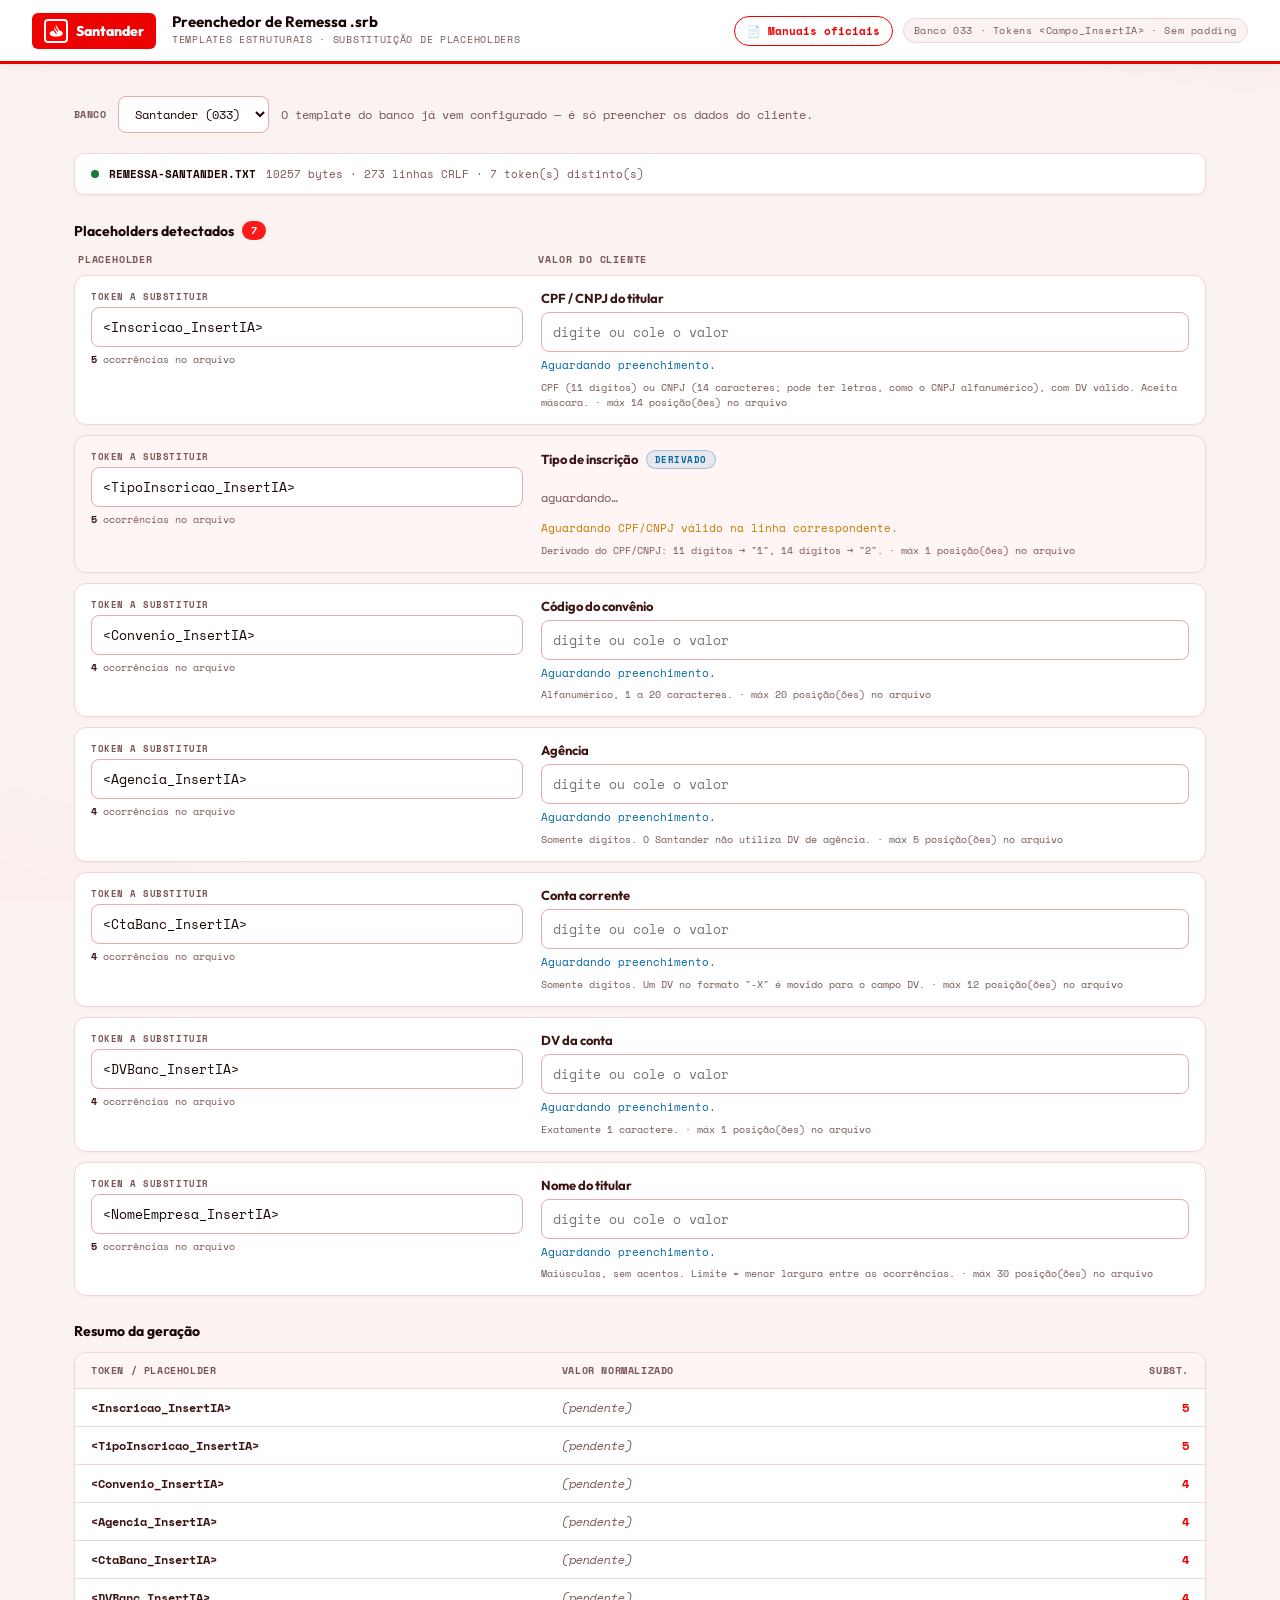
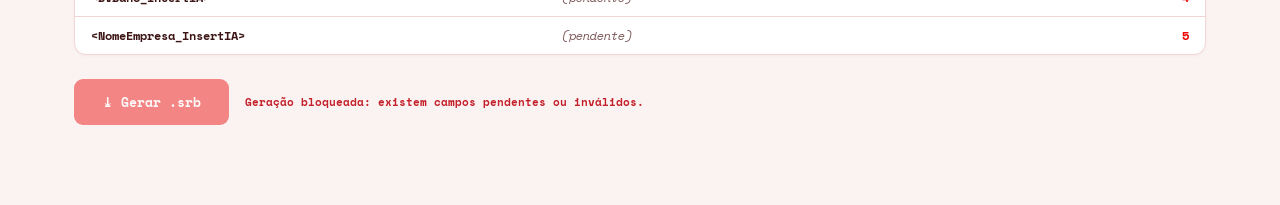
==== Preenchedor_SRB.html @ cd428dd9 "Santander: follow manual V11.7 (alphanumeric CNPJ, GARE-SP removed) Validator: - CPF/CNPJ fields und" ====
<!DOCTYPE html>
<html lang="pt-BR">
<head>
<meta charset="UTF-8">
<meta name="viewport" content="width=device-width, initial-scale=1.0">
<title>Preenchedor de Remessa .srb — Santander 033</title>
<link href="https://fonts.googleapis.com/css2?family=Space+Mono:ital,wght@0,400;0,700;1,400&family=Outfit:wght@300;400;500;600;700;800&display=swap" rel="stylesheet">
<style>
:root{
  --bk:#EC0000;--bkl:#FF1A1A;
  --bg:#FBF2F2;--cd:#FFFFFF;--cd2:#FFF5F5;
  --br:#F2D5D5;--br2:#E8AAAA;
  --tx:#1A0505;--txd:#7A5555;--txm:#3D1515;
  --ok:#1A7A3C;--okb:rgba(26,122,60,.09);--okm:rgba(26,122,60,.30);
  --wa:#C07B00;--wab:rgba(192,123,0,.10);--wam:rgba(192,123,0,.30);
  --er:#C4202A;--erb:rgba(196,32,42,.10);--erm:rgba(196,32,42,.35);
  --in:#0068A5;--inb:rgba(0,104,165,.09);
  --mono:'Space Mono',monospace;--sans:'Outfit',sans-serif;
}
*{margin:0;padding:0;box-sizing:border-box;}
body{background:var(--bg);color:var(--tx);font-family:var(--mono);min-height:100vh;overflow-x:hidden;}
body::before{content:'';position:fixed;inset:0;background:radial-gradient(ellipse 80% 40% at 110% -10%,rgba(236,0,0,.05),transparent 60%),radial-gradient(ellipse 60% 50% at -10% 110%,rgba(236,0,0,.03),transparent 60%);pointer-events:none;z-index:0;}

header{position:relative;z-index:10;display:flex;align-items:center;justify-content:space-between;padding:0 32px;height:64px;background:#fff;border-bottom:3px solid var(--bk);box-shadow:0 2px 8px rgba(0,0,0,.06);}
.logo{display:flex;align-items:center;gap:16px;}
.lb{background:var(--bk);color:#fff;font-family:var(--sans);font-weight:800;font-size:14px;padding:6px 12px;border-radius:6px;display:flex;align-items:center;gap:8px;}
.bank-logo{width:24px;height:24px;object-fit:contain;background:#fff;padding:2px;border-radius:4px;}
.lt h1{font-family:var(--sans);font-weight:700;font-size:15px;line-height:1.1;}
.lt p{font-size:10px;color:var(--txd);letter-spacing:.07em;text-transform:uppercase;margin-top:2px;}
.htag{font-size:10px;color:var(--txd);border:1px solid var(--br);padding:4px 10px;border-radius:100px;letter-spacing:.06em;background:var(--bg);}

.wrap{position:relative;z-index:1;max-width:1180px;margin:0 auto;padding:32px 24px 80px;}

.bankrow{display:flex;align-items:center;gap:12px;margin-bottom:20px;font-size:12px;color:var(--txm);}
.bankrow select{font-family:var(--mono);font-size:12px;padding:8px 12px;border:1px solid var(--br2);border-radius:8px;background:#fff;color:var(--tx);cursor:pointer;}
.bankrow label{font-weight:700;letter-spacing:.04em;text-transform:uppercase;font-size:10px;color:var(--txd);}

.fb{display:flex;align-items:center;gap:10px;background:var(--cd);border:1px solid var(--br);border-radius:10px;padding:12px 16px;margin-bottom:22px;font-size:11px;box-shadow:0 1px 3px rgba(0,0,0,.04);}
.fb .dot{width:8px;height:8px;border-radius:50%;background:var(--ok);flex-shrink:0;}
.fb .fn{font-weight:700;}
.fb .fm{color:var(--txd);}

.sec-title{font-family:var(--sans);font-weight:700;font-size:14px;margin:26px 0 12px;display:flex;align-items:center;gap:8px;}
.sec-title .pill{font-family:var(--mono);font-size:10px;font-weight:700;background:var(--bkl);color:#fff;border-radius:100px;padding:2px 9px;}

.thead,.trow{display:grid;grid-template-columns:1fr 1.5fr;gap:18px;align-items:start;}
.thead{padding:0 4px 8px;font-size:10px;letter-spacing:.08em;text-transform:uppercase;color:var(--txd);font-weight:700;}
.trow{background:var(--cd);border:1px solid var(--br);border-radius:12px;padding:14px 16px;margin-bottom:10px;box-shadow:0 1px 3px rgba(0,0,0,.03);position:relative;}
.trow.row-er{border-color:var(--erm);background:linear-gradient(0deg,var(--erb),var(--erb)),var(--cd);}
.trow.row-derived{background:var(--cd2);}

.vhead{display:flex;align-items:center;gap:8px;flex-wrap:wrap;margin-bottom:6px;}
.vhead .lbl{font-family:var(--sans);font-weight:700;font-size:13px;color:var(--txm);}
.obs{font-size:10px;color:var(--txd);line-height:1.5;margin-top:6px;}
.tag-novalid{display:inline-block;font-size:9px;font-weight:700;letter-spacing:.05em;text-transform:uppercase;color:var(--wa);background:var(--wab);border:1px solid var(--wam);border-radius:100px;padding:2px 8px;}
.tag-derived{display:inline-block;font-size:9px;font-weight:700;letter-spacing:.05em;text-transform:uppercase;color:var(--in);background:var(--inb);border:1px solid rgba(0,104,165,.3);border-radius:100px;padding:2px 8px;}

.fld label{display:block;font-size:9px;letter-spacing:.06em;text-transform:uppercase;color:var(--txd);margin-bottom:4px;font-weight:700;}
.fld input{width:100%;font-family:var(--mono);font-size:13px;padding:9px 11px;border:1px solid var(--br2);border-radius:8px;background:#fff;color:var(--tx);transition:border-color .15s,box-shadow .15s;}
.fld input:focus{outline:none;border-color:var(--bk);box-shadow:0 0 0 3px rgba(236,0,0,.08);}
.fld input.err{border-color:var(--er);box-shadow:0 0 0 3px var(--erb);}
.fld input.okv{border-color:var(--okm);}
.fld input:disabled{background:var(--bg);color:var(--txd);cursor:not-allowed;}

.count{font-size:10px;color:var(--txd);margin-top:5px;}
.count b{color:var(--txm);}
.preview{font-size:11px;margin-top:6px;color:var(--in);word-break:break-all;line-height:1.5;}
.preview .arrow{color:var(--txd);}
.preview code{font-family:var(--mono);background:var(--inb);padding:1px 6px;border-radius:4px;color:var(--txm);font-weight:700;}
.msg{font-size:10.5px;margin-top:6px;line-height:1.5;}
.msg.er{color:var(--er);font-weight:700;}
.msg.wa{color:var(--wa);}
.msg.ok{color:var(--ok);}
.msg.in{color:var(--in);}
.derived-val{font-family:var(--mono);font-size:18px;font-weight:700;color:var(--in);padding:7px 0;}
.derived-val .empty{font-size:12px;color:var(--txd);font-weight:400;}

.summary{margin-top:8px;background:var(--cd);border:1px solid var(--br);border-radius:12px;overflow:hidden;box-shadow:0 1px 3px rgba(0,0,0,.04);}
.summary .srow{display:grid;grid-template-columns:1.2fr 1.4fr 80px;gap:12px;padding:10px 16px;font-size:11.5px;border-top:1px solid var(--br);align-items:center;}
.summary .srow.head{background:var(--cd2);font-size:10px;letter-spacing:.06em;text-transform:uppercase;color:var(--txd);font-weight:700;border-top:none;}
.summary .srow .tk{font-weight:700;color:var(--txm);word-break:break-all;}
.summary .srow .vv{color:var(--in);word-break:break-all;}
.summary .srow .vv.empty{color:var(--txd);font-style:italic;}
.summary .srow .nn{text-align:right;color:var(--txd);}
.summary .srow .nn b{color:var(--bk);}

.actions{display:flex;align-items:center;gap:16px;margin-top:24px;flex-wrap:wrap;}
.btn-gen{display:inline-flex;align-items:center;gap:9px;padding:13px 28px;background:var(--bk);color:#fff;border:none;border-radius:9px;font-family:var(--mono);font-weight:700;font-size:13px;cursor:pointer;transition:background .15s,opacity .15s;}
.btn-gen:hover:not(:disabled){background:var(--bkl);}
.btn-gen:disabled{opacity:.45;cursor:not-allowed;}
.gen-note{font-size:11px;color:var(--txd);}
.gen-note.blocked{color:var(--er);font-weight:700;}

.hidden{display:none !important;}
.banner{display:flex;gap:10px;align-items:flex-start;background:var(--erb);border:1px solid var(--erm);border-radius:10px;padding:12px 16px;margin-bottom:18px;font-size:11.5px;color:var(--txm);line-height:1.5;}
.banner.ok{background:var(--okb);border-color:var(--okm);}
.banner .ic{font-weight:800;color:var(--er);}
.banner.ok .ic{color:var(--ok);}

@media(max-width:820px){
  .thead{display:none;}
  .trow{grid-template-columns:1fr;gap:12px;}
  .summary .srow{grid-template-columns:1fr;gap:4px;}
  .summary .srow .nn{text-align:left;}
}
</style>
</head>
<body>

<header>
  <div class="logo">
    <div class="lb">
      <img src="logos/Banco%20Santander%20Brasil%20S.A/santander-fundo-vermelho.svg" class="bank-logo" alt="Santander">
      Santander
    </div>
    <div class="lt">
      <h1>Preenchedor de Remessa .srb</h1>
      <p>Templates estruturais · Substituição de placeholders</p>
    </div>
  </div>
  <span class="htag">Banco 033 · Tokens &lt;Campo_InsertIA&gt; · Sem padding</span>
</header>

<div class="wrap">

  <div class="bankrow">
    <label for="bankSel">Banco</label>
    <select id="bankSel"></select>
    <span class="fm" style="color:var(--txd)">O template do banco já vem configurado — é só preencher os dados do cliente.</span>
  </div>

  <!-- TEMPLATE CARREGADO -->
  <div class="fb hidden" id="fb">
    <span class="dot"></span>
    <span class="fn" id="fbName">—</span>
    <span class="fm" id="fbMeta"></span>
  </div>

  <!-- BANNERS -->
  <div id="bannerArea"></div>

  <!-- TOKENS -->
  <div id="panel" class="hidden">
    <div class="sec-title">Placeholders detectados <span class="pill" id="tkCount">0</span></div>
    <div class="thead">
      <div>Placeholder</div>
      <div>Valor do cliente</div>
    </div>
    <div id="rows"></div>

    <div class="sec-title">Resumo da geração</div>
    <div class="summary" id="summary"></div>

    <div class="actions">
      <button class="btn-gen" id="btnGen" disabled>⤓ Gerar .srb</button>
      <span class="gen-note" id="genNote"></span>
    </div>
  </div>

</div>

<!-- Templates embutidos (gerados de Placeholders/ por tools/gerar-templates.ps1)
     e regras por banco. Para outro banco: adicione o .TXT em Placeholders/,
     rode o gerador e crie configs/<banco>.js com o <script> correspondente. -->
<script src="templates/templates.js"></script>
<script src="configs/santander.js"></script>

<script>
"use strict";

/* ===================== Estado ===================== */
var CONFIGS = window.SRB_CONFIGS || {};
var TEMPLATES = window.SRB_TEMPLATES || [];
var state = {
  cfg: null,            // config do banco do template selecionado
  originalBinary: '',   // template como latin1 (1 byte = 1 char), preserva bytes
  originalName: '',
  detected: {},         // token -> {count, minWidth, firstIndex}
  rows: []              // objetos de linha (estado + refs DOM)
};

var TOKEN_RE = /<\w+_InsertIA>/g;

/* ===================== Normalizadores (genéricos) ===================== */
function stripDiacritics(s){
  // NFD separa o caractere base do diacrítico (inclui a cedilha de ç);
  // removemos os sinais combinantes, então Ç/ç → C/c.
  return s.normalize('NFD').replace(/[\u0300-\u036f]/g,'');
}
var NORMALIZERS = {
  trim: function(s){ return s.trim(); },
  digits: function(s){ return s.replace(/\D+/g,''); },
  // CNPJ pode ter letras (CNPJ alfanumérico); tira só a máscara e põe em maiúsculas.
  cpfcnpj: function(s){ return s.toUpperCase().replace(/[^0-9A-Z]+/g,''); },
  companyName: function(s){
    var t = s.trim();
    t = stripDiacritics(t);
    t = t.toUpperCase();
    t = t.replace(/[^A-Z0-9 .,\/-]/g,'');  // remove fora do conjunto permitido
    t = t.replace(/\s+/g,' ').trim();      // colapsa espaços
    return t;
  }
  // 'account' é tratado à parte (precisa devolver DV detectado)
};

// Conta: remove não-dígitos; se a entrada (trim) terminar em "-X"
// (hífen + exatamente 1 caractere), X é tratado como DV.
function normAccount(s){
  var t = String(s).trim();
  var dv = '';
  if(t.length >= 2 && t.charAt(t.length-2) === '-'){
    dv = t.charAt(t.length-1);
    t = t.slice(0, t.length-2);
  }
  t = t.replace(/\D+/g,'');
  return { value: t, dv: dv };
}

/* ===================== Derivações ===================== */
function deriveTipoInscricao(inscNorm){
  if(inscNorm.length === 11) return '1';
  if(inscNorm.length === 14) return '2';
  return '';
}

/* ===================== Validações CPF/CNPJ ===================== */
function validCPF(cpf){
  if(!/^\d{11}$/.test(cpf)) return false;
  if(/^(\d)\1{10}$/.test(cpf)) return false;
  var s=0,i,d1,d2;
  for(i=0;i<9;i++) s += parseInt(cpf.charAt(i),10)*(10-i);
  d1 = 11 - (s%11); if(d1>=10) d1=0;
  if(d1 !== parseInt(cpf.charAt(9),10)) return false;
  s=0;
  for(i=0;i<10;i++) s += parseInt(cpf.charAt(i),10)*(11-i);
  d2 = 11 - (s%11); if(d2>=10) d2=0;
  return d2 === parseInt(cpf.charAt(10),10);
}
// CNPJ numérico ou alfanumérico: 12 caracteres [0-9A-Z] + 2 dígitos
// verificadores. No DV cada caractere vale o código ASCII − 48 (regra da
// Receita Federal); para CNPJ só numérico o resultado é o mesmo de antes.
function validCNPJ(cnpj){
  if(!/^[0-9A-Z]{12}\d{2}$/.test(cnpj)) return false;
  if(/^(.)\1{13}$/.test(cnpj)) return false;
  function calc(len){
    var s=0,pos=len-7,i;
    for(i=0;i<len;i++){ s += (cnpj.charCodeAt(i)-48)*pos--; if(pos<2) pos=9; }
    var r = s%11; return r<2 ? 0 : 11-r;
  }
  if(calc(12) !== parseInt(cnpj.charAt(12),10)) return false;
  return calc(13) === parseInt(cnpj.charAt(13),10);
}

/* ===================== Utilidades ===================== */
function countOcc(text, sub){
  if(!sub) return 0;
  return text.split(sub).length - 1;
}
// codifica o valor (UTF-8) numa "binary string" (1 byte = 1 char)
function valueToBinary(str){
  var bytes = new TextEncoder().encode(str), s='', i;
  for(i=0;i<bytes.length;i++) s += String.fromCharCode(bytes[i]);
  return s;
}
function binaryToBytes(bin){
  var out = new Uint8Array(bin.length), i;
  for(i=0;i<bin.length;i++) out[i] = bin.charCodeAt(i) & 0xff;
  return out;
}
function esc(s){ return String(s).replace(/[&<>]/g,function(c){return {'&':'&amp;','<':'&lt;','>':'&gt;'}[c];}); }

/* ===================== Parsing do arquivo ===================== */
function detectTokens(text){
  var counts = {}, m;
  TOKEN_RE.lastIndex = 0;
  while((m = TOKEN_RE.exec(text)) !== null){
    var name = m[0].slice(1, -1); // remove < >
    if(!counts[name]) counts[name] = { count:0, minWidth:Infinity, firstIndex:m.index };
    counts[name].count++;
  }
  // largura = POS_FIM - POS_INI + 1; usamos a MENOR entre as ocorrências
  var lines = text.split('\n'), li;
  for(li=0; li<lines.length; li++){
    var line = lines[li];
    if(line.indexOf('_InsertIA>') === -1) continue;
    var parts = line.split('|');
    if(parts.length < 13) continue;
    var ini = parseInt(parts[3],10), fim = parseInt(parts[4],10);
    if(isNaN(ini) || isNaN(fim)) continue;
    var w = fim - ini + 1;
    var lm = line.match(/<\w+_InsertIA>/);
    if(!lm) continue;
    var tk = lm[0].slice(1,-1);
    if(counts[tk] && w < counts[tk].minWidth) counts[tk].minWidth = w;
  }
  // fallback caso algum token não venha de linha estrutural
  Object.keys(counts).forEach(function(k){
    if(!isFinite(counts[k].minWidth)) counts[k].minWidth = 9999;
  });
  return counts;
}

/* ===================== Construção das linhas (UI) ===================== */
function fieldCfgFor(token){
  if(!state.cfg) return null;
  for(var i=0;i<state.cfg.fields.length;i++){
    if(state.cfg.fields[i].token === token) return state.cfg.fields[i];
  }
  return null;
}

function orderedTokens(){
  var seen = {}, list = [];
  // 1) ordem definida pela config
  if(state.cfg){
    state.cfg.fields.forEach(function(f){
      if(state.detected[f.token]){ list.push(f.token); seen[f.token]=true; }
    });
  }
  // 2) tokens detectados sem config, na ordem de aparição
  Object.keys(state.detected)
    .filter(function(t){ return !seen[t]; })
    .sort(function(a,b){ return state.detected[a].firstIndex - state.detected[b].firstIndex; })
    .forEach(function(t){ list.push(t); });
  return list;
}

function buildRows(){
  var rowsEl = document.getElementById('rows');
  rowsEl.innerHTML = '';
  state.rows = [];

  var tokens = orderedTokens();
  document.getElementById('tkCount').textContent = String(tokens.length);

  tokens.forEach(function(token){
    var info = state.detected[token];
    var cfg = fieldCfgFor(token);
    var isDerived = !!(cfg && cfg.derived);
    var hasInput  = !(cfg && cfg.input === false);

    var row = {
      token: token,
      minWidth: info.minWidth,
      count: info.count,
      cfg: cfg,
      isDerived: isDerived,
      hasInput: hasInput,
      raw: '',
      norm: '',
      detectedDv: '',     // DV extraído da conta no padrão "-X"
      dvMoved: false,     // DV foi movido automaticamente para o campo DV
      dvNote: '',         // aviso informativo (recalculado em recompute)
      conflictMsg: '',    // conflito conta×DV (recalculado em recompute)
      phErr: '',          // erro do placeholder (recalculado em recompute)
      touched: false,
      valid: false,
      el: {}
    };

    // --- DOM da linha ---
    var rootEl = document.createElement('div');
    rootEl.className = 'trow' + (isDerived ? ' row-derived' : '');

    var label = cfg ? cfg.label : token;
    var obs   = cfg ? (cfg.obs || '') : '';
    var maxBadge = 'máx ' + info.minWidth + ' posição(ões) no arquivo';
    var tag = !cfg ? '<span class="tag-novalid">sem validação</span>'
            : (isDerived ? '<span class="tag-derived">derivado</span>' : '');

    // coluna 1 — PLACEHOLDER
    var phHtml =
      '<div class="fld">' +
        '<label>Token a substituir</label>' +
        '<input type="text" class="ph-input" spellcheck="false" value="' + esc('<'+token+'>') + '">' +
        '<div class="count ph-count"></div>' +
        '<div class="msg er ph-msg"></div>' +
      '</div>';

    // coluna 2 — VALOR DO CLIENTE
    var vhead = '<div class="vhead"><span class="lbl">' + esc(label) + '</span>' + tag + '</div>';
    var hint  = '<div class="obs">' + (obs ? esc(obs) + ' · ' : '') + maxBadge + '</div>';
    var valHtml;
    if(!hasInput){
      valHtml =
        '<div class="fld">' + vhead +
          '<div class="derived-val"><span class="empty">aguardando…</span></div>' +
          '<div class="msg val-msg"></div>' + hint +
        '</div>';
    } else {
      valHtml =
        '<div class="fld">' + vhead +
          '<input type="text" class="val-input" spellcheck="false" placeholder="digite ou cole o valor">' +
          '<div class="preview prev"></div>' +
          '<div class="msg val-msg"></div>' + hint +
        '</div>';
    }

    rootEl.innerHTML = phHtml + valHtml;
    rowsEl.appendChild(rootEl);

    row.el.root    = rootEl;
    row.el.phInput = rootEl.querySelector('.ph-input');
    row.el.phCount = rootEl.querySelector('.ph-count');
    row.el.phMsg   = rootEl.querySelector('.ph-msg');
    row.el.valInput= rootEl.querySelector('.val-input');
    row.el.prev    = rootEl.querySelector('.prev');
    row.el.valMsg  = rootEl.querySelector('.val-msg');
    row.el.derived = rootEl.querySelector('.derived-val');

    // eventos
    row.el.phInput.addEventListener('input', function(){
      recountPlaceholder(row);
      recompute();
    });
    if(row.el.valInput){
      row.el.valInput.addEventListener('blur', function(){
        row.touched = true;
        normalizeRow(row);
        recompute();
      });
    }

    state.rows = state.rows.concat([row]);
    recountPlaceholder(row);
  });

  recompute();
}

/* ===================== Recálculo / validação ===================== */
function recountPlaceholder(row){
  var ph = row.el.phInput.value;
  row.count = countOcc(state.originalBinary, ph);
  row.el.phCount.innerHTML = '<b>' + row.count + '</b> ocorrência' + (row.count===1?'':'s') + ' no arquivo';
}

// Erro do placeholder editado. Exigir o formato <Nome_InsertIA> e proibir
// duplicatas garante que só tokens sejam alterados na saída e que cada
// token detectado seja substituído exatamente uma vez.
function placeholderError(row){
  var ph = row.el.phInput.value;
  if(!/^<\w+_InsertIA>$/.test(ph)) return 'Formato inválido: use <Nome_InsertIA>.';
  if(row.count === 0) return 'Placeholder não encontrado no arquivo (0 ocorrências).';
  for(var i=0;i<state.rows.length;i++){
    var o = state.rows[i];
    if(o !== row && o.el.phInput.value === ph){
      return 'Placeholder duplicado: também usado em "' + (o.cfg ? o.cfg.label : o.token) + '".';
    }
  }
  return '';
}

function byteLen(s){ return new TextEncoder().encode(s).length; }

function findRow(token){
  for(var i=0;i<state.rows.length;i++) if(state.rows[i].token === token) return state.rows[i];
  return null;
}

function normalizeRow(row){
  if(!row.hasInput) return;
  var raw = row.el.valInput.value;
  row.raw = raw;
  var cfg = row.cfg;
  var normName = cfg ? cfg.normalizer : 'trim';

  if(normName === 'account'){
    var res = normAccount(raw);
    row.norm = res.value;
    if(res.dv !== row.detectedDv) row.dvMoved = false;
    row.detectedDv = res.dv;
    // DV vazio → recebe o DV detectado. Se já tiver valor diferente, o
    // conflito é apontado em recompute() e some assim que for resolvido
    // em qualquer um dos dois campos.
    var dvRow = (res.dv && cfg && cfg.dvToken) ? findRow(cfg.dvToken) : null;
    if(dvRow && dvRow.el.valInput && dvRow.el.valInput.value.trim() === ''){
      dvRow.el.valInput.value = res.dv;
      dvRow.touched = true;
      normalizeRow(dvRow);
      row.dvMoved = true;
    }
  } else {
    var fn = NORMALIZERS[normName] || NORMALIZERS.trim;
    row.norm = fn(raw);
  }
}

// Valida o VALOR da linha (o placeholder é validado à parte).
function validateRow(row){
  if(row.isDerived){
    if(row.norm === '') return { valid:false, level:'wa', msg:'Aguardando CPF/CNPJ válido na linha correspondente.' };
    if(byteLen(row.norm) > row.minWidth) return { valid:false, level:'er', msg:'Valor derivado excede a largura do campo (' + row.minWidth + ').' };
    return { valid:true, level:'ok', msg:'Valor derivado: "' + row.norm + '".' };
  }

  var v = row.norm || '';
  if(v === ''){
    return { valid:false, level: row.touched ? 'er' : 'in', msg: row.touched ? 'Informe um valor.' : 'Aguardando preenchimento.' };
  }
  if(row.conflictMsg){
    return { valid:false, level:'er', msg: row.conflictMsg };
  }
  // largura máxima (estrutural) vale para todos os tokens. POS_INI/POS_FIM
  // são posições em bytes, então medimos o valor já codificado.
  var bl = byteLen(v);
  if(bl > row.minWidth){
    return { valid:false, level:'er', msg:'Máximo de ' + row.minWidth + ' posição(ões); o valor normalizado ocupa ' + bl +
      (bl > v.length ? ' (caracteres acentuados/especiais ocupam mais de 1 byte).' : '.') };
  }

  var rule = row.cfg && row.cfg.rule;
  if(!rule){
    return { valid:true, level:'wa', msg:'Sem validação de conteúdo (limite de ' + row.minWidth + ' car. aplicado).' };
  }

  if(rule.kind === 'cpfcnpj'){
    if(v.length === 11){
      if(!/^\d{11}$/.test(v)) return { valid:false, level:'er', msg:'CPF tem só dígitos (letras só existem no CNPJ).' };
      return validCPF(v) ? {valid:true,level:'ok',msg:'CPF válido.'} : {valid:false,level:'er',msg:'CPF inválido (dígito verificador não confere).'};
    }
    if(v.length === 14){
      if(!/^[0-9A-Z]{12}\d{2}$/.test(v)) return { valid:false, level:'er', msg:'CNPJ: os 2 últimos caracteres (dígitos verificadores) são sempre números.' };
      var alfa = /[A-Z]/.test(v) ? ' alfanumérico' : '';
      return validCNPJ(v) ? {valid:true,level:'ok',msg:'CNPJ' + alfa + ' válido.'} : {valid:false,level:'er',msg:'CNPJ' + alfa + ' inválido (dígito verificador não confere).'};
    }
    return { valid:false, level:'er', msg:'Deve ter 11 (CPF) ou 14 (CNPJ) caracteres; atual: ' + v.length + '.' };
  }

  if(rule.kind === 'charset'){
    var min = rule.min || 1;
    if(v.length < min) return { valid:false, level:'er', msg:'Mínimo de ' + min + ' caractere(s).' };
    if(rule.charset === 'digits' && !/^\d+$/.test(v)) return { valid:false, level:'er', msg:'Use apenas dígitos.' };
    if(rule.charset === 'alnum'  && !/^[A-Za-z0-9]+$/.test(v)) return { valid:false, level:'er', msg:'Use apenas letras e números.' };
    if(rule.charset === 'company'&& !/^[A-Z0-9 .,\/-]+$/.test(v)) return { valid:false, level:'er', msg:'Caractere não permitido no nome.' };
    return { valid:true, level:'ok', msg:'OK.' };
  }
  return { valid:true, level:'ok', msg:'OK.' };
}

function updateRowDisplay(row, res){
  // preview do valor final (campos com input)
  if(row.hasInput && row.el.prev){
    if((row.raw || '').length === 0 && row.norm === ''){
      row.el.prev.innerHTML = '';
    } else {
      var pv = '<span class="arrow">→ será inserido:</span> <code>' + (row.norm === '' ? '(vazio)' : esc(row.norm)) + '</code>';
      if(row.detectedDv) pv += ' <span class="arrow">· DV detectado:</span> <code>' + esc(row.detectedDv) + '</code>';
      row.el.prev.innerHTML = pv;
    }
  }
  // derivados
  if(row.isDerived && row.el.derived){
    if(row.norm === ''){
      row.el.derived.innerHTML = '<span class="empty">aguardando…</span>';
    } else {
      row.el.derived.textContent = row.norm;
    }
  }
  // mensagem de validação do valor (+ aviso de DV, se houver)
  var msgEl = row.el.valMsg;
  if(msgEl){
    msgEl.className = 'msg ' + res.level + ' val-msg';
    msgEl.innerHTML = (row.dvNote ? '<span class="msg in" style="display:block;margin-top:0">' + esc(row.dvNote) + '</span>' : '') + esc(res.msg);
  }
  // erro do placeholder (coluna 1)
  row.el.phMsg.textContent = row.phErr;
  row.el.phInput.classList.toggle('err', !!row.phErr);
  // estados visuais
  row.el.root.classList.toggle('row-er', res.level === 'er' || !!row.phErr);
  if(row.el.valInput){
    row.el.valInput.classList.toggle('err', res.level === 'er');
    row.el.valInput.classList.toggle('okv', res.level === 'ok');
  }
}

function recompute(){
  state.rows.forEach(function(r){ r.dvNote = ''; r.conflictMsg = ''; });

  // 1) conta × DV, a partir dos valores atuais dos dois campos
  state.rows.forEach(function(r){
    if(!r.detectedDv || !r.cfg || !r.cfg.dvToken) return;
    var dvRow = findRow(r.cfg.dvToken);
    if(!dvRow) return;
    var dvVal = dvRow.norm || '';
    if(dvVal === r.detectedDv){
      r.dvNote = r.dvMoved
        ? 'DV detectado e movido para o campo próprio (DV = "' + r.detectedDv + '").'
        : 'DV detectado coincide com o campo DV ("' + r.detectedDv + '").';
    } else if(dvVal !== ''){
      r.conflictMsg = 'Conflito: a conta termina em "-' + r.detectedDv + '", mas o campo DV contém "' + dvVal +
        '". Ajuste a conta ou o DV antes de gerar.';
      dvRow.conflictMsg = 'Conflito com a conta (que termina em "-' + r.detectedDv + '").';
    }
  });

  // 2) derivados (dependem do valor normalizado de origem)
  state.rows.forEach(function(r){
    if(r.isDerived && r.cfg){
      var src = findRow(r.cfg.deriveFrom);
      var srcNorm = src ? (src.norm || '') : '';
      if(r.cfg.deriveKind === 'tipoInscricao') r.norm = deriveTipoInscricao(srcNorm);
    }
  });

  // 3) valida placeholder + valor de cada linha e atualiza UI
  var allValid = state.rows.length > 0;
  state.rows.forEach(function(r){
    r.phErr = placeholderError(r);
    var res = validateRow(r);
    r.valid = res.valid && !r.phErr;
    updateRowDisplay(r, res);
    if(!r.valid) allValid = false;
  });

  updateSummary();

  var btn = document.getElementById('btnGen');
  var note = document.getElementById('genNote');
  btn.disabled = !allValid;
  if(state.rows.length === 0){
    note.textContent = '';
  } else if(allValid){
    note.className = 'gen-note';
    note.textContent = 'Tudo certo — pronto para gerar.';
  } else {
    note.className = 'gen-note blocked';
    note.textContent = 'Geração bloqueada: existem campos pendentes ou inválidos.';
  }
}

function updateSummary(){
  var el = document.getElementById('summary');
  var html = '<div class="srow head"><div>Token / Placeholder</div><div>Valor normalizado</div><div class="nn">Subst.</div></div>';
  state.rows.forEach(function(r){
    var ph = r.el.phInput.value;
    var val = r.norm;
    var valCls = val === '' ? 'vv empty' : 'vv';
    var valTxt = val === '' ? '(pendente)' : esc(val);
    html += '<div class="srow">' +
      '<div class="tk">' + esc(ph) + '</div>' +
      '<div class="' + valCls + '">' + valTxt + '</div>' +
      '<div class="nn"><b>' + r.count + '</b></div>' +
    '</div>';
  });
  el.innerHTML = html;
}

/* ===================== Geração / download ===================== */
function outName(name){
  var dot = name.lastIndexOf('.');
  if(dot <= 0) return name + '_preenchido';
  return name.slice(0,dot) + '_preenchido' + name.slice(dot);
}
function generate(){
  // normaliza tudo defensivamente a partir dos inputs atuais
  state.rows.forEach(function(r){ if(r.hasInput) normalizeRow(r); });
  recompute();
  if(document.getElementById('btnGen').disabled) return;

  // substitui placeholders mais longos primeiro (evita sobreposição de substrings)
  var subs = state.rows.map(function(r){
    return { ph: r.el.phInput.value, val: valueToBinary(r.norm || '') };
  }).filter(function(s){ return s.ph; })
    .sort(function(a,b){ return b.ph.length - a.ph.length; });

  var out = state.originalBinary;
  subs.forEach(function(s){ out = out.split(s.ph).join(s.val); });

  var blob = new Blob([binaryToBytes(out)], { type:'application/octet-stream' });
  var a = document.createElement('a');
  a.href = URL.createObjectURL(blob);
  a.download = outName(state.originalName);
  document.body.appendChild(a);
  a.click();
  a.remove();
  setTimeout(function(){ URL.revokeObjectURL(a.href); }, 1000);
}

/* ===================== Carregamento do template ===================== */
// Reconstrói o arquivo a partir de templates/templates.js como "binary
// string" latin1 (1 char = 1 byte), igual ao arquivo em Placeholders/.
function templateBinary(tpl){
  var eol = tpl.eol === 'CRLF' ? '\r\n' : '\n';
  return tpl.lines.join(eol) + (tpl.finalNewline ? eol : '');
}

function loadTemplate(tpl){
  state.cfg = CONFIGS[tpl.bank] || null;
  state.originalName = tpl.fileName;
  state.originalBinary = templateBinary(tpl);
  state.rows = [];
  document.getElementById('rows').innerHTML = '';

  // Integridade: o template embutido precisa ter o tamanho registrado pelo gerador.
  if(state.originalBinary.length !== tpl.bytes){
    state.detected = {};
    document.getElementById('fb').classList.add('hidden');
    document.getElementById('panel').classList.add('hidden');
    document.getElementById('bannerArea').innerHTML =
      '<div class="banner"><span class="ic">!</span><div>O template <b>' + esc(tpl.fileName) + '</b> está corrompido (' +
      state.originalBinary.length + ' bytes; esperado ' + tpl.bytes + '). Rode <code>tools/gerar-templates.ps1</code> novamente.</div></div>';
    return;
  }

  state.detected = detectTokens(state.originalBinary);
  var nTokens = Object.keys(state.detected).length;
  var nLines = tpl.lines.length;

  document.getElementById('fb').classList.remove('hidden');
  document.getElementById('fbName').textContent = tpl.fileName;
  document.getElementById('fbMeta').textContent =
    tpl.bytes + ' bytes · ' + nLines + ' linhas ' + tpl.eol + ' · ' + nTokens + ' token(s) distinto(s)';

  showBanners();
  if(nTokens === 0){
    document.getElementById('panel').classList.add('hidden');
  } else {
    document.getElementById('panel').classList.remove('hidden');
    buildRows();
  }
}

function showBanners(){
  var area = document.getElementById('bannerArea');
  area.innerHTML = '';
  var nTokens = Object.keys(state.detected).length;
  if(nTokens === 0){
    area.innerHTML = '<div class="banner"><span class="ic">!</span><div>Nenhum placeholder <code>&lt;Campo_InsertIA&gt;</code> foi encontrado neste arquivo. Confira se é um template de remessa .srb.</div></div>';
    return;
  }
  // avisa sobre tokens detectados sem regra na config selecionada
  var unknown = Object.keys(state.detected).filter(function(t){ return !fieldCfgFor(t); });
  if(unknown.length){
    area.innerHTML = '<div class="banner"><span class="ic">!</span><div><b>' + unknown.length + ' token(s) sem regra de validação</b> para o banco selecionado: ' +
      unknown.map(function(t){ return '<code>&lt;'+esc(t)+'&gt;</code>'; }).join(', ') +
      '. Serão tratados como texto livre (apenas o limite de largura é aplicado).</div></div>';
  }
}

/* ===================== Inicialização ===================== */
(function init(){
  // Um item por template embutido. O nome do banco vem da config; o nome do
  // arquivo só aparece se o banco tiver mais de um template.
  var sel = document.getElementById('bankSel');
  var perBank = {};
  TEMPLATES.forEach(function(t){ perBank[t.bank] = (perBank[t.bank] || 0) + 1; });
  TEMPLATES.forEach(function(t, i){
    var opt = document.createElement('option');
    opt.value = String(i);
    opt.textContent = (CONFIGS[t.bank] ? CONFIGS[t.bank].name : 'Banco') + ' (' + t.bank + ')' +
      (perBank[t.bank] > 1 ? ' — ' + t.fileName : '');
    sel.appendChild(opt);
  });
  sel.addEventListener('change', function(){ loadTemplate(TEMPLATES[+sel.value]); });
  document.getElementById('btnGen').addEventListener('click', generate);

  if(TEMPLATES.length){
    loadTemplate(TEMPLATES[0]);
  } else {
    sel.disabled = true;
    document.getElementById('bannerArea').innerHTML =
      '<div class="banner"><span class="ic">!</span><div>Nenhum template configurado. Adicione o arquivo em <code>Placeholders/</code> e rode <code>tools/gerar-templates.ps1</code>.</div></div>';
  }
})();
</script>

<script src="docs/cnab/catalogo.js"></script>
<script src="assets/docs-cnab.js" data-banco="033"></script>
</body>
</html>
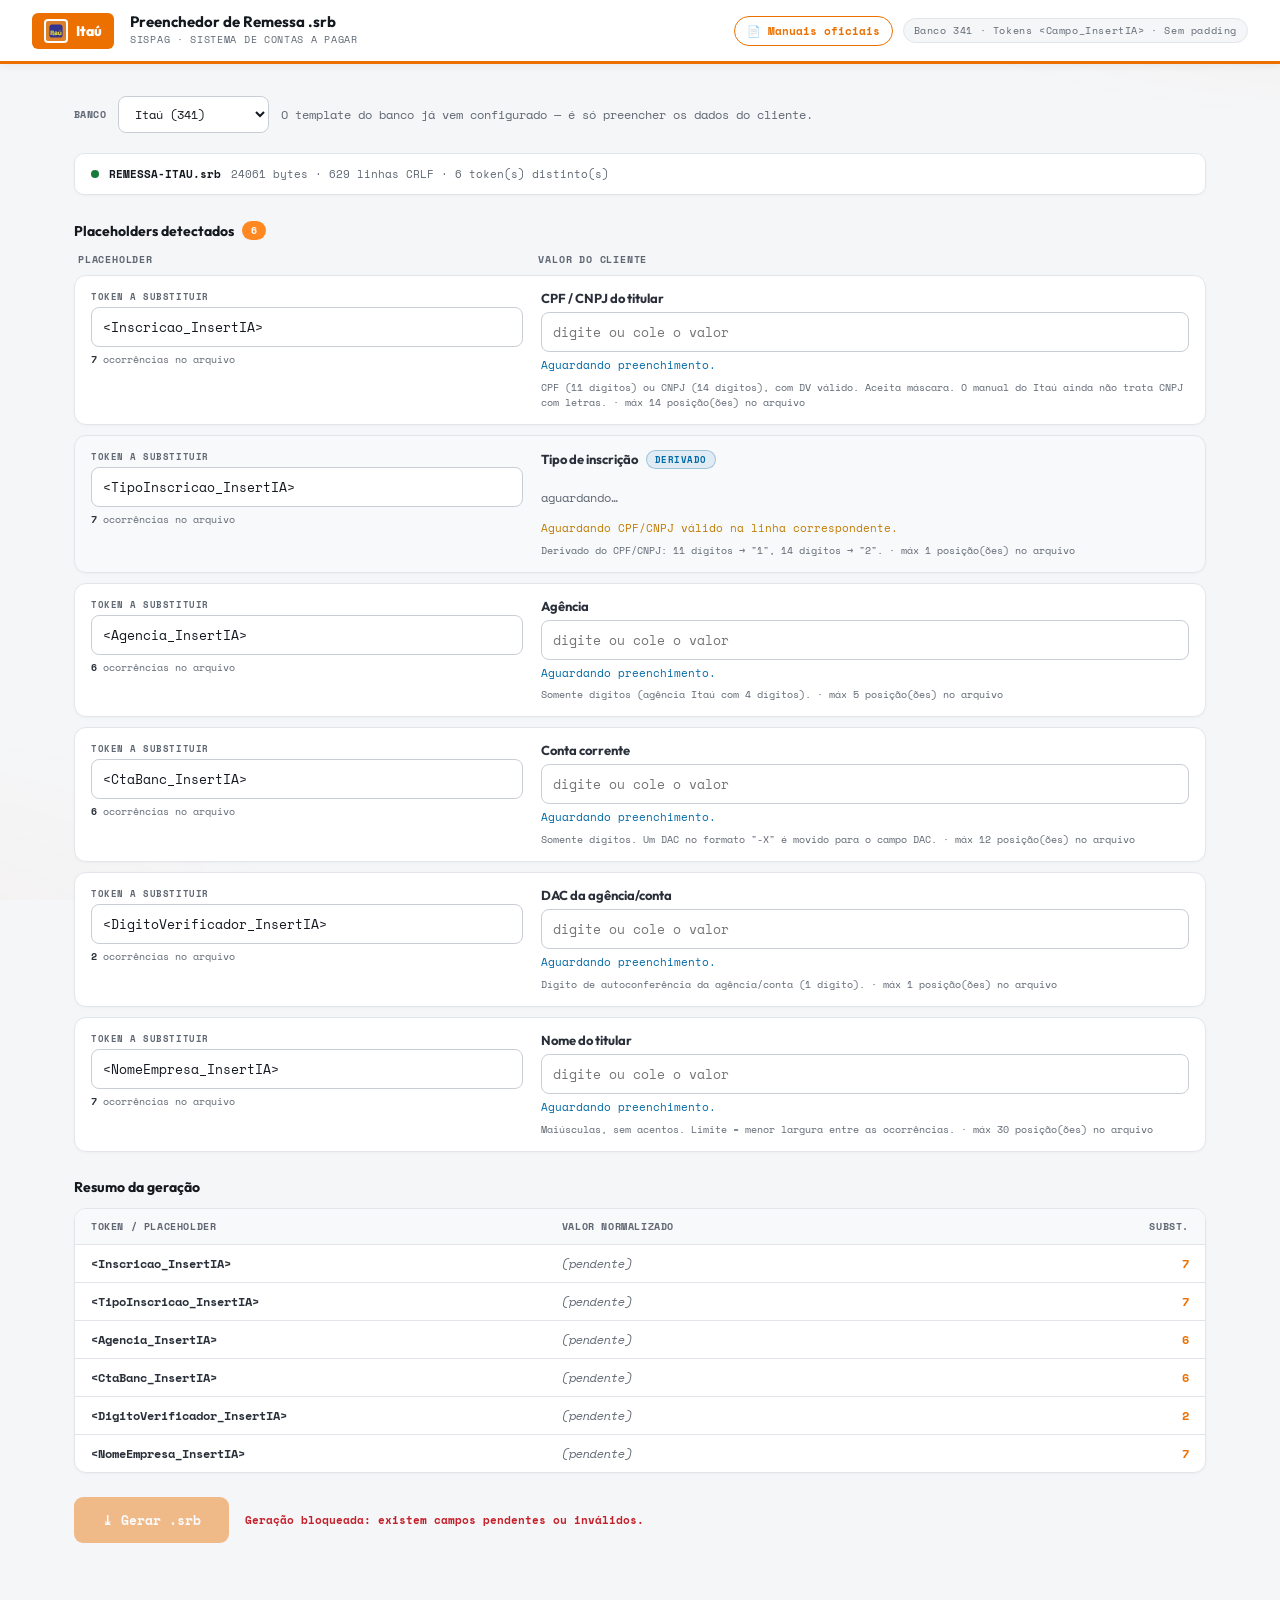
==== commit 0f68e955: "Preenchedor .srb: add Itaú, Sicoob and Sicredi templates - New templates in Placeholders/ (REMESSA-I" ====
--- a/Preenchedor_SRB.html
+++ b/Preenchedor_SRB.html
@@ -3,14 +3,15 @@
 <head>
 <meta charset="UTF-8">
 <meta name="viewport" content="width=device-width, initial-scale=1.0">
-<title>Preenchedor de Remessa .srb — Santander 033</title>
+<title>Preenchedor de Remessa .srb</title>
 <link href="https://fonts.googleapis.com/css2?family=Space+Mono:ital,wght@0,400;0,700;1,400&family=Outfit:wght@300;400;500;600;700;800&display=swap" rel="stylesheet">
 <style>
 :root{
+  /* --bk/--bkl = cor do banco do template escolhido (definida no script) */
   --bk:#EC0000;--bkl:#FF1A1A;
-  --bg:#FBF2F2;--cd:#FFFFFF;--cd2:#FFF5F5;
-  --br:#F2D5D5;--br2:#E8AAAA;
-  --tx:#1A0505;--txd:#7A5555;--txm:#3D1515;
+  --bg:#F5F6F8;--cd:#FFFFFF;--cd2:#F8F9FB;
+  --br:#E2E5EA;--br2:#C9CED6;
+  --tx:#14181F;--txd:#5F6773;--txm:#2A303A;
   --ok:#1A7A3C;--okb:rgba(26,122,60,.09);--okm:rgba(26,122,60,.30);
   --wa:#C07B00;--wab:rgba(192,123,0,.10);--wam:rgba(192,123,0,.30);
   --er:#C4202A;--erb:rgba(196,32,42,.10);--erm:rgba(196,32,42,.35);
@@ -19,7 +20,7 @@
 }
 *{margin:0;padding:0;box-sizing:border-box;}
 body{background:var(--bg);color:var(--tx);font-family:var(--mono);min-height:100vh;overflow-x:hidden;}
-body::before{content:'';position:fixed;inset:0;background:radial-gradient(ellipse 80% 40% at 110% -10%,rgba(236,0,0,.05),transparent 60%),radial-gradient(ellipse 60% 50% at -10% 110%,rgba(236,0,0,.03),transparent 60%);pointer-events:none;z-index:0;}
+body::before{content:'';position:fixed;inset:0;background:radial-gradient(ellipse 80% 40% at 110% -10%,color-mix(in srgb,var(--bk) 6%,transparent),transparent 60%),radial-gradient(ellipse 60% 50% at -10% 110%,color-mix(in srgb,var(--bk) 4%,transparent),transparent 60%);pointer-events:none;z-index:0;}
 
 header{position:relative;z-index:10;display:flex;align-items:center;justify-content:space-between;padding:0 32px;height:64px;background:#fff;border-bottom:3px solid var(--bk);box-shadow:0 2px 8px rgba(0,0,0,.06);}
 .logo{display:flex;align-items:center;gap:16px;}
@@ -57,7 +58,7 @@
 
 .fld label{display:block;font-size:9px;letter-spacing:.06em;text-transform:uppercase;color:var(--txd);margin-bottom:4px;font-weight:700;}
 .fld input{width:100%;font-family:var(--mono);font-size:13px;padding:9px 11px;border:1px solid var(--br2);border-radius:8px;background:#fff;color:var(--tx);transition:border-color .15s,box-shadow .15s;}
-.fld input:focus{outline:none;border-color:var(--bk);box-shadow:0 0 0 3px rgba(236,0,0,.08);}
+.fld input:focus{outline:none;border-color:var(--bk);box-shadow:0 0 0 3px color-mix(in srgb,var(--bk) 12%,transparent);}
 .fld input.err{border-color:var(--er);box-shadow:0 0 0 3px var(--erb);}
 .fld input.okv{border-color:var(--okm);}
 .fld input:disabled{background:var(--bg);color:var(--txd);cursor:not-allowed;}
@@ -109,16 +110,17 @@
 
 <header>
   <div class="logo">
+    <!-- logo, nome e textos do banco: preenchidos pelo script conforme o template -->
     <div class="lb">
-      <img src="logos/Banco%20Santander%20Brasil%20S.A/santander-fundo-vermelho.svg" class="bank-logo" alt="Santander">
-      Santander
+      <img id="hLogo" src="" class="bank-logo" alt="" hidden>
+      <span id="hBanco">—</span>
     </div>
     <div class="lt">
       <h1>Preenchedor de Remessa .srb</h1>
-      <p>Templates estruturais · Substituição de placeholders</p>
+      <p id="hProduto">Templates estruturais · Substituição de placeholders</p>
     </div>
   </div>
-  <span class="htag">Banco 033 · Tokens &lt;Campo_InsertIA&gt; · Sem padding</span>
+  <span class="htag" id="hTag">Tokens &lt;Campo_InsertIA&gt; · Sem padding</span>
 </header>
 
 <div class="wrap">
@@ -163,7 +165,10 @@
      e regras por banco. Para outro banco: adicione o .TXT em Placeholders/,
      rode o gerador e crie configs/<banco>.js com o <script> correspondente. -->
 <script src="templates/templates.js"></script>
+<script src="configs/itau.js"></script>
 <script src="configs/santander.js"></script>
+<script src="configs/sicoob.js"></script>
+<script src="configs/sicredi.js"></script>
 
 <script>
 "use strict";
@@ -522,6 +527,7 @@
     if(v.length === 14){
       if(!/^[0-9A-Z]{12}\d{2}$/.test(v)) return { valid:false, level:'er', msg:'CNPJ: os 2 últimos caracteres (dígitos verificadores) são sempre números.' };
       var alfa = /[A-Z]/.test(v) ? ' alfanumérico' : '';
+      if(alfa && !rule.alfanumerico) return { valid:false, level:'er', msg:'O manual do ' + (state.cfg ? state.cfg.name : 'banco') + ' ainda não aceita CNPJ com letras (CNPJ alfanumérico).' };
       return validCNPJ(v) ? {valid:true,level:'ok',msg:'CNPJ' + alfa + ' válido.'} : {valid:false,level:'er',msg:'CNPJ' + alfa + ' inválido (dígito verificador não confere).'};
     }
     return { valid:false, level:'er', msg:'Deve ter 11 (CPF) ou 14 (CNPJ) caracteres; atual: ' + v.length + '.' };
@@ -583,14 +589,16 @@
     var dvRow = findRow(r.cfg.dvToken);
     if(!dvRow) return;
     var dvVal = dvRow.norm || '';
+    var campo = (r.cfg.label || 'campo').toLowerCase();
+    var campoDv = (dvRow.cfg && dvRow.cfg.label) || 'DV';
     if(dvVal === r.detectedDv){
       r.dvNote = r.dvMoved
-        ? 'DV detectado e movido para o campo próprio (DV = "' + r.detectedDv + '").'
-        : 'DV detectado coincide com o campo DV ("' + r.detectedDv + '").';
+        ? 'DV detectado e movido para o campo "' + campoDv + '" (' + r.detectedDv + ').'
+        : 'DV detectado coincide com o campo "' + campoDv + '" (' + r.detectedDv + ').';
     } else if(dvVal !== ''){
-      r.conflictMsg = 'Conflito: a conta termina em "-' + r.detectedDv + '", mas o campo DV contém "' + dvVal +
-        '". Ajuste a conta ou o DV antes de gerar.';
-      dvRow.conflictMsg = 'Conflito com a conta (que termina em "-' + r.detectedDv + '").';
+      r.conflictMsg = 'Conflito: ' + campo + ' termina em "-' + r.detectedDv + '", mas o campo "' + campoDv + '" contém "' + dvVal +
+        '". Ajuste um dos dois antes de gerar.';
+      dvRow.conflictMsg = 'Conflito com ' + campo + ' (que termina em "-' + r.detectedDv + '").';
     }
   });
 
@@ -685,7 +693,26 @@
   return tpl.lines.join(eol) + (tpl.finalNewline ? eol : '');
 }
 
+// Identidade do banco do template: cabeçalho, cor de destaque e botão de manuais.
+function aplicarBanco(code){
+  var c = CONFIGS[code] || {};
+  var nome = c.name || ('Banco ' + code);
+  var logo = document.getElementById('hLogo');
+  if(c.logo){ logo.src = c.logo; logo.alt = nome; logo.hidden = false; } else { logo.hidden = true; }
+  document.getElementById('hBanco').textContent = nome;
+  document.getElementById('hProduto').textContent = c.produto || 'Templates estruturais · Substituição de placeholders';
+  document.getElementById('hTag').textContent = 'Banco ' + code + ' · Tokens <Campo_InsertIA> · Sem padding';
+  if(c.cor){
+    document.documentElement.style.setProperty('--bk', c.cor);
+    document.documentElement.style.setProperty('--bkl', c.corClara || c.cor);
+  }
+  document.documentElement.setAttribute('data-banco', code);
+  document.title = 'Preenchedor de Remessa .srb — ' + nome + ' ' + code;
+  if(window.CnabDocs) window.CnabDocs.montar(code);
+}
+
 function loadTemplate(tpl){
+  aplicarBanco(tpl.bank);
   state.cfg = CONFIGS[tpl.bank] || null;
   state.originalName = tpl.fileName;
   state.originalBinary = templateBinary(tpl);
@@ -740,23 +767,37 @@
 
 /* ===================== Inicialização ===================== */
 (function init(){
-  // Um item por template embutido. O nome do banco vem da config; o nome do
+  // Um item por template embutido, em ordem alfabética de banco. O nome do
   // arquivo só aparece se o banco tiver mais de um template.
   var sel = document.getElementById('bankSel');
   var perBank = {};
+  var nomeBanco = function(t){ return CONFIGS[t.bank] ? CONFIGS[t.bank].name : 'Banco ' + t.bank; };
   TEMPLATES.forEach(function(t){ perBank[t.bank] = (perBank[t.bank] || 0) + 1; });
-  TEMPLATES.forEach(function(t, i){
+  var ordem = TEMPLATES.map(function(t, i){ return i; }).sort(function(a, b){
+    return nomeBanco(TEMPLATES[a]).localeCompare(nomeBanco(TEMPLATES[b]), 'pt-BR') ||
+      TEMPLATES[a].fileName.localeCompare(TEMPLATES[b].fileName);
+  });
+  ordem.forEach(function(i){
+    var t = TEMPLATES[i];
     var opt = document.createElement('option');
     opt.value = String(i);
-    opt.textContent = (CONFIGS[t.bank] ? CONFIGS[t.bank].name : 'Banco') + ' (' + t.bank + ')' +
-      (perBank[t.bank] > 1 ? ' — ' + t.fileName : '');
+    opt.textContent = nomeBanco(t) + ' (' + t.bank + ')' + (perBank[t.bank] > 1 ? ' — ' + t.fileName : '');
     sel.appendChild(opt);
   });
-  sel.addEventListener('change', function(){ loadTemplate(TEMPLATES[+sel.value]); });
+  // Lembra o último template escolhido neste navegador (conveniência; pode faltar).
+  sel.addEventListener('change', function(){
+    loadTemplate(TEMPLATES[+sel.value]);
+    try { localStorage.setItem('srb.template', TEMPLATES[+sel.value].fileName); } catch(e){}
+  });
   document.getElementById('btnGen').addEventListener('click', generate);
 
   if(TEMPLATES.length){
-    loadTemplate(TEMPLATES[0]);
+    var salvo = null;
+    try { salvo = localStorage.getItem('srb.template'); } catch(e){}
+    var inicial = ordem.filter(function(i){ return TEMPLATES[i].fileName === salvo; })[0];
+    if(inicial === undefined) inicial = ordem[0];
+    sel.value = String(inicial);
+    loadTemplate(TEMPLATES[inicial]);
   } else {
     sel.disabled = true;
     document.getElementById('bannerArea').innerHTML =
@@ -766,6 +807,6 @@
 </script>
 
 <script src="docs/cnab/catalogo.js"></script>
-<script src="assets/docs-cnab.js" data-banco="033"></script>
+<script src="assets/docs-cnab.js" data-banco="auto"></script>
 </body>
 </html>
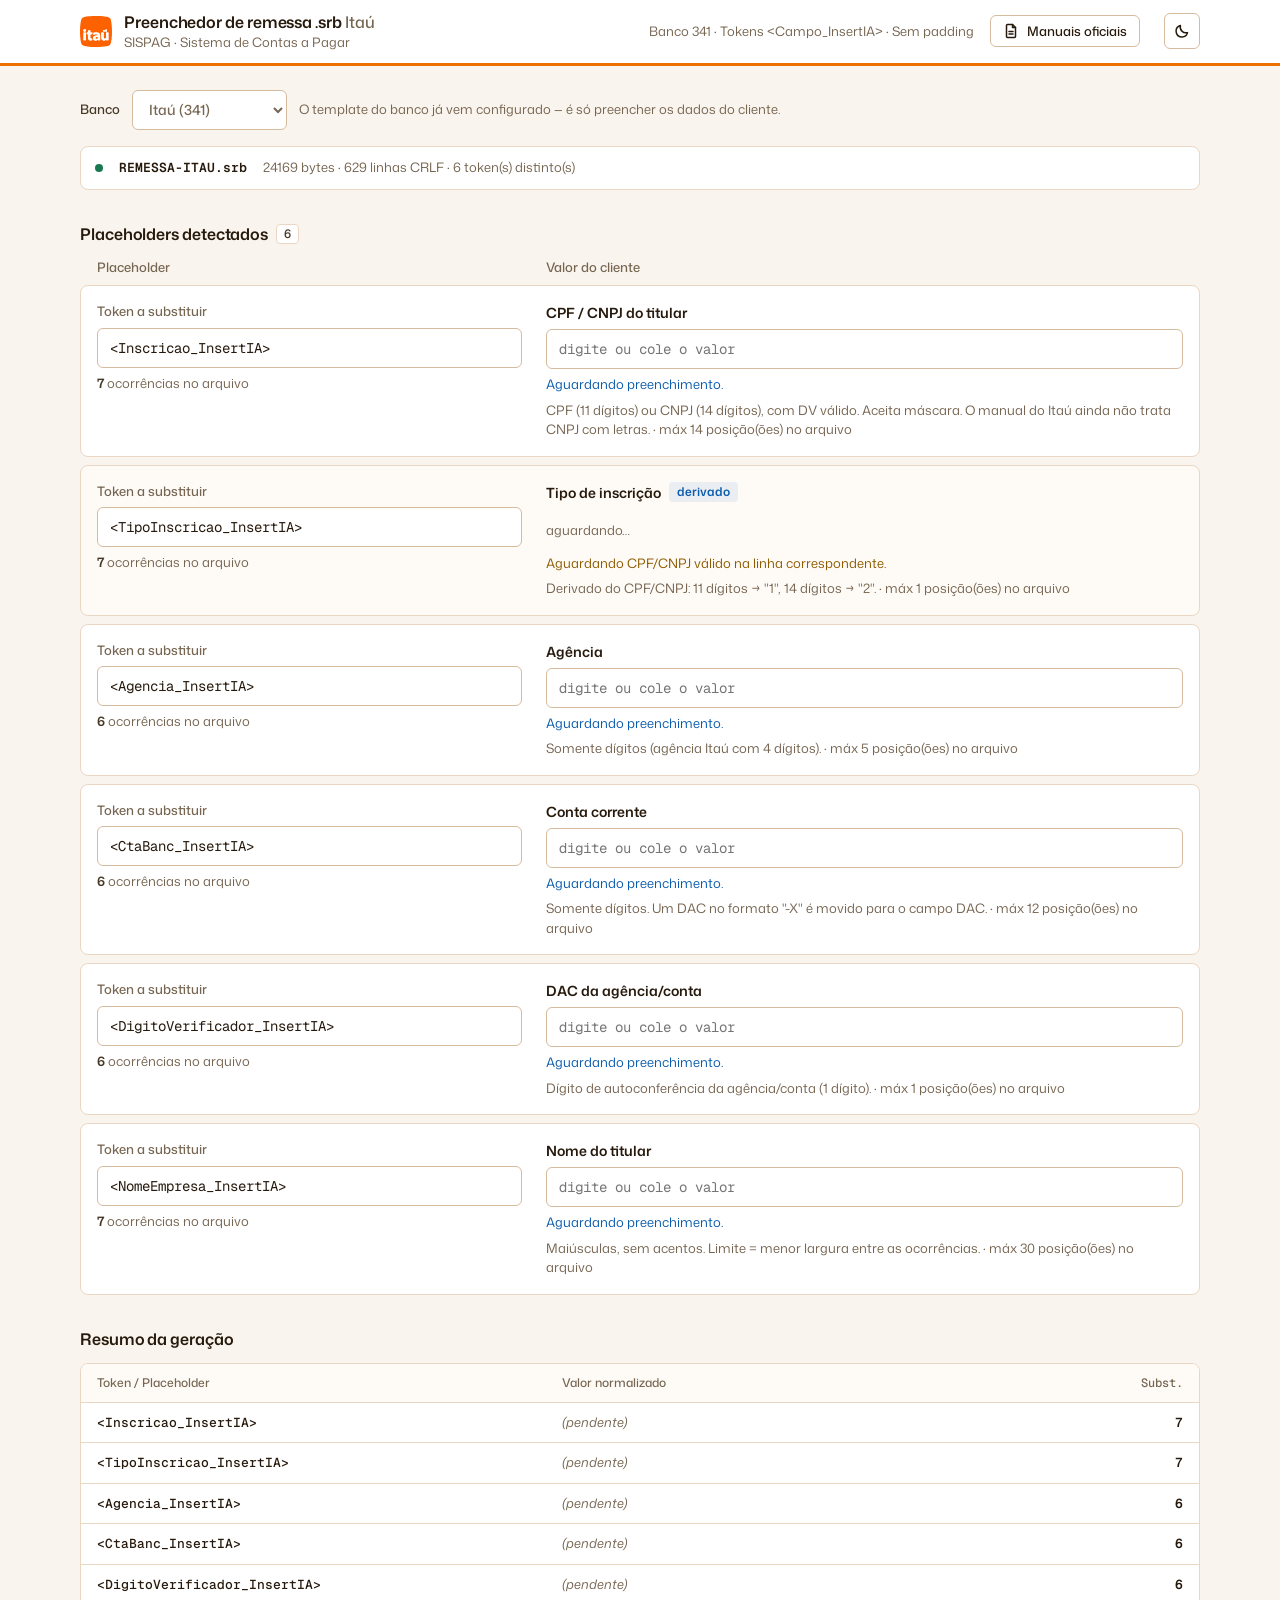
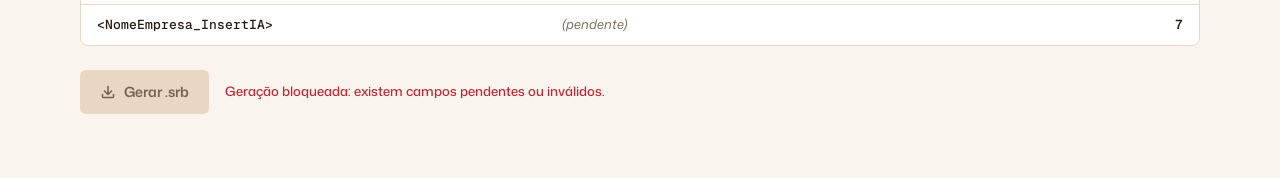
==== commit b594dbfa: "Redesign: sistema visual único, tom do banco e tema claro/escuro - assets/ui.css: um só sistema visu" ====
--- a/Preenchedor_SRB.html
+++ b/Preenchedor_SRB.html
@@ -4,119 +4,22 @@
 <meta charset="UTF-8">
 <meta name="viewport" content="width=device-width, initial-scale=1.0">
 <title>Preenchedor de Remessa .srb</title>
-<link href="https://fonts.googleapis.com/css2?family=Space+Mono:ital,wght@0,400;0,700;1,400&family=Outfit:wght@300;400;500;600;700;800&display=swap" rel="stylesheet">
-<style>
-:root{
-  /* --bk/--bkl = cor do banco do template escolhido (definida no script) */
-  --bk:#EC0000;--bkl:#FF1A1A;
-  --bg:#F5F6F8;--cd:#FFFFFF;--cd2:#F8F9FB;
-  --br:#E2E5EA;--br2:#C9CED6;
-  --tx:#14181F;--txd:#5F6773;--txm:#2A303A;
-  --ok:#1A7A3C;--okb:rgba(26,122,60,.09);--okm:rgba(26,122,60,.30);
-  --wa:#C07B00;--wab:rgba(192,123,0,.10);--wam:rgba(192,123,0,.30);
-  --er:#C4202A;--erb:rgba(196,32,42,.10);--erm:rgba(196,32,42,.35);
-  --in:#0068A5;--inb:rgba(0,104,165,.09);
-  --mono:'Space Mono',monospace;--sans:'Outfit',sans-serif;
-}
-*{margin:0;padding:0;box-sizing:border-box;}
-body{background:var(--bg);color:var(--tx);font-family:var(--mono);min-height:100vh;overflow-x:hidden;}
-body::before{content:'';position:fixed;inset:0;background:radial-gradient(ellipse 80% 40% at 110% -10%,color-mix(in srgb,var(--bk) 6%,transparent),transparent 60%),radial-gradient(ellipse 60% 50% at -10% 110%,color-mix(in srgb,var(--bk) 4%,transparent),transparent 60%);pointer-events:none;z-index:0;}
-
-header{position:relative;z-index:10;display:flex;align-items:center;justify-content:space-between;padding:0 32px;height:64px;background:#fff;border-bottom:3px solid var(--bk);box-shadow:0 2px 8px rgba(0,0,0,.06);}
-.logo{display:flex;align-items:center;gap:16px;}
-.lb{background:var(--bk);color:#fff;font-family:var(--sans);font-weight:800;font-size:14px;padding:6px 12px;border-radius:6px;display:flex;align-items:center;gap:8px;}
-.bank-logo{width:24px;height:24px;object-fit:contain;background:#fff;padding:2px;border-radius:4px;}
-.lt h1{font-family:var(--sans);font-weight:700;font-size:15px;line-height:1.1;}
-.lt p{font-size:10px;color:var(--txd);letter-spacing:.07em;text-transform:uppercase;margin-top:2px;}
-.htag{font-size:10px;color:var(--txd);border:1px solid var(--br);padding:4px 10px;border-radius:100px;letter-spacing:.06em;background:var(--bg);}
-
-.wrap{position:relative;z-index:1;max-width:1180px;margin:0 auto;padding:32px 24px 80px;}
-
-.bankrow{display:flex;align-items:center;gap:12px;margin-bottom:20px;font-size:12px;color:var(--txm);}
-.bankrow select{font-family:var(--mono);font-size:12px;padding:8px 12px;border:1px solid var(--br2);border-radius:8px;background:#fff;color:var(--tx);cursor:pointer;}
-.bankrow label{font-weight:700;letter-spacing:.04em;text-transform:uppercase;font-size:10px;color:var(--txd);}
-
-.fb{display:flex;align-items:center;gap:10px;background:var(--cd);border:1px solid var(--br);border-radius:10px;padding:12px 16px;margin-bottom:22px;font-size:11px;box-shadow:0 1px 3px rgba(0,0,0,.04);}
-.fb .dot{width:8px;height:8px;border-radius:50%;background:var(--ok);flex-shrink:0;}
-.fb .fn{font-weight:700;}
-.fb .fm{color:var(--txd);}
-
-.sec-title{font-family:var(--sans);font-weight:700;font-size:14px;margin:26px 0 12px;display:flex;align-items:center;gap:8px;}
-.sec-title .pill{font-family:var(--mono);font-size:10px;font-weight:700;background:var(--bkl);color:#fff;border-radius:100px;padding:2px 9px;}
-
-.thead,.trow{display:grid;grid-template-columns:1fr 1.5fr;gap:18px;align-items:start;}
-.thead{padding:0 4px 8px;font-size:10px;letter-spacing:.08em;text-transform:uppercase;color:var(--txd);font-weight:700;}
-.trow{background:var(--cd);border:1px solid var(--br);border-radius:12px;padding:14px 16px;margin-bottom:10px;box-shadow:0 1px 3px rgba(0,0,0,.03);position:relative;}
-.trow.row-er{border-color:var(--erm);background:linear-gradient(0deg,var(--erb),var(--erb)),var(--cd);}
-.trow.row-derived{background:var(--cd2);}
-
-.vhead{display:flex;align-items:center;gap:8px;flex-wrap:wrap;margin-bottom:6px;}
-.vhead .lbl{font-family:var(--sans);font-weight:700;font-size:13px;color:var(--txm);}
-.obs{font-size:10px;color:var(--txd);line-height:1.5;margin-top:6px;}
-.tag-novalid{display:inline-block;font-size:9px;font-weight:700;letter-spacing:.05em;text-transform:uppercase;color:var(--wa);background:var(--wab);border:1px solid var(--wam);border-radius:100px;padding:2px 8px;}
-.tag-derived{display:inline-block;font-size:9px;font-weight:700;letter-spacing:.05em;text-transform:uppercase;color:var(--in);background:var(--inb);border:1px solid rgba(0,104,165,.3);border-radius:100px;padding:2px 8px;}
-
-.fld label{display:block;font-size:9px;letter-spacing:.06em;text-transform:uppercase;color:var(--txd);margin-bottom:4px;font-weight:700;}
-.fld input{width:100%;font-family:var(--mono);font-size:13px;padding:9px 11px;border:1px solid var(--br2);border-radius:8px;background:#fff;color:var(--tx);transition:border-color .15s,box-shadow .15s;}
-.fld input:focus{outline:none;border-color:var(--bk);box-shadow:0 0 0 3px color-mix(in srgb,var(--bk) 12%,transparent);}
-.fld input.err{border-color:var(--er);box-shadow:0 0 0 3px var(--erb);}
-.fld input.okv{border-color:var(--okm);}
-.fld input:disabled{background:var(--bg);color:var(--txd);cursor:not-allowed;}
-
-.count{font-size:10px;color:var(--txd);margin-top:5px;}
-.count b{color:var(--txm);}
-.preview{font-size:11px;margin-top:6px;color:var(--in);word-break:break-all;line-height:1.5;}
-.preview .arrow{color:var(--txd);}
-.preview code{font-family:var(--mono);background:var(--inb);padding:1px 6px;border-radius:4px;color:var(--txm);font-weight:700;}
-.msg{font-size:10.5px;margin-top:6px;line-height:1.5;}
-.msg.er{color:var(--er);font-weight:700;}
-.msg.wa{color:var(--wa);}
-.msg.ok{color:var(--ok);}
-.msg.in{color:var(--in);}
-.derived-val{font-family:var(--mono);font-size:18px;font-weight:700;color:var(--in);padding:7px 0;}
-.derived-val .empty{font-size:12px;color:var(--txd);font-weight:400;}
-
-.summary{margin-top:8px;background:var(--cd);border:1px solid var(--br);border-radius:12px;overflow:hidden;box-shadow:0 1px 3px rgba(0,0,0,.04);}
-.summary .srow{display:grid;grid-template-columns:1.2fr 1.4fr 80px;gap:12px;padding:10px 16px;font-size:11.5px;border-top:1px solid var(--br);align-items:center;}
-.summary .srow.head{background:var(--cd2);font-size:10px;letter-spacing:.06em;text-transform:uppercase;color:var(--txd);font-weight:700;border-top:none;}
-.summary .srow .tk{font-weight:700;color:var(--txm);word-break:break-all;}
-.summary .srow .vv{color:var(--in);word-break:break-all;}
-.summary .srow .vv.empty{color:var(--txd);font-style:italic;}
-.summary .srow .nn{text-align:right;color:var(--txd);}
-.summary .srow .nn b{color:var(--bk);}
-
-.actions{display:flex;align-items:center;gap:16px;margin-top:24px;flex-wrap:wrap;}
-.btn-gen{display:inline-flex;align-items:center;gap:9px;padding:13px 28px;background:var(--bk);color:#fff;border:none;border-radius:9px;font-family:var(--mono);font-weight:700;font-size:13px;cursor:pointer;transition:background .15s,opacity .15s;}
-.btn-gen:hover:not(:disabled){background:var(--bkl);}
-.btn-gen:disabled{opacity:.45;cursor:not-allowed;}
-.gen-note{font-size:11px;color:var(--txd);}
-.gen-note.blocked{color:var(--er);font-weight:700;}
-
-.hidden{display:none !important;}
-.banner{display:flex;gap:10px;align-items:flex-start;background:var(--erb);border:1px solid var(--erm);border-radius:10px;padding:12px 16px;margin-bottom:18px;font-size:11.5px;color:var(--txm);line-height:1.5;}
-.banner.ok{background:var(--okb);border-color:var(--okm);}
-.banner .ic{font-weight:800;color:var(--er);}
-.banner.ok .ic{color:var(--ok);}
-
-@media(max-width:820px){
-  .thead{display:none;}
-  .trow{grid-template-columns:1fr;gap:12px;}
-  .summary .srow{grid-template-columns:1fr;gap:4px;}
-  .summary .srow .nn{text-align:left;}
-}
-</style>
+<link rel="preconnect" href="https://fonts.googleapis.com">
+<link rel="preconnect" href="https://fonts.gstatic.com" crossorigin>
+<link href="https://fonts.googleapis.com/css2?family=Geist+Mono:wght@400;500;600&family=Mona+Sans:wght@400;500;600&display=swap" rel="stylesheet">
+<link rel="icon" href="assets/favicon.svg">
+<script src="assets/tema.js"></script>
+<link rel="stylesheet" href="assets/ui.css">
+<style>:root{--bk:#16140f;--bkc:#fff;}</style>
 </head>
 <body>
 
 <header>
   <div class="logo">
     <!-- logo, nome e textos do banco: preenchidos pelo script conforme o template -->
-    <div class="lb">
-      <img id="hLogo" src="" class="bank-logo" alt="" hidden>
-      <span id="hBanco">—</span>
-    </div>
+    <img id="hLogo" src="" class="bank-logo" alt="" hidden>
     <div class="lt">
-      <h1>Preenchedor de Remessa .srb</h1>
+      <h1>Preenchedor de remessa .srb <span class="muted" id="hBanco"></span></h1>
       <p id="hProduto">Templates estruturais · Substituição de placeholders</p>
     </div>
   </div>
@@ -128,7 +31,7 @@
   <div class="bankrow">
     <label for="bankSel">Banco</label>
     <select id="bankSel"></select>
-    <span class="fm" style="color:var(--txd)">O template do banco já vem configurado — é só preencher os dados do cliente.</span>
+    <span>O template do banco já vem configurado — é só preencher os dados do cliente.</span>
   </div>
 
   <!-- TEMPLATE CARREGADO -->
@@ -154,7 +57,7 @@
     <div class="summary" id="summary"></div>
 
     <div class="actions">
-      <button class="btn-gen" id="btnGen" disabled>⤓ Gerar .srb</button>
+      <button class="btn-gen" id="btnGen" type="button" disabled><svg viewBox="0 0 16 16" fill="none" stroke="currentColor" stroke-width="1.6" stroke-linecap="round" stroke-linejoin="round" aria-hidden="true"><path d="M8 2.5v8M4.5 7 8 10.5 11.5 7M2.5 10.5v2a1 1 0 0 0 1 1h9a1 1 0 0 0 1-1v-2"/></svg>Gerar .srb</button>
       <span class="gen-note" id="genNote"></span>
     </div>
   </div>
@@ -693,6 +596,18 @@
   return tpl.lines.join(eol) + (tpl.finalNewline ? eol : '');
 }
 
+// Contraste (WCAG) entre uma cor #RRGGBB e o branco.
+function contrasteComBranco(hex){
+  var m = /^#?([0-9a-f]{6})$/i.exec(String(hex).trim());
+  if(!m) return 21;
+  var n = parseInt(m[1], 16);
+  var lum = [n >> 16 & 255, n >> 8 & 255, n & 255].map(function(v){
+    v /= 255;
+    return v <= 0.03928 ? v / 12.92 : Math.pow((v + 0.055) / 1.055, 2.4);
+  });
+  return 1.05 / (0.2126 * lum[0] + 0.7152 * lum[1] + 0.0722 * lum[2] + 0.05);
+}
+
 // Identidade do banco do template: cabeçalho, cor de destaque e botão de manuais.
 function aplicarBanco(code){
   var c = CONFIGS[code] || {};
@@ -705,6 +620,8 @@
   if(c.cor){
     document.documentElement.style.setProperty('--bk', c.cor);
     document.documentElement.style.setProperty('--bkl', c.corClara || c.cor);
+    // texto sobre a cor do banco: branco, ou a tinta quando o branco não dá contraste (4.5:1)
+    document.documentElement.style.setProperty('--bkc', contrasteComBranco(c.cor) >= 4.5 ? '#fff' : '#16140f');
   }
   document.documentElement.setAttribute('data-banco', code);
   document.title = 'Preenchedor de Remessa .srb — ' + nome + ' ' + code;
--- a/assets/ui.css
+++ b/assets/ui.css
@@ -0,0 +1,458 @@
+/* Sistema visual único da Central de Validadores CNAB240.
+ *
+ * Todas as páginas (central, validadores, Preenchedor e Retorno) usam este
+ * arquivo. Cada página só define a cor do banco:
+ *
+ *   <link rel="stylesheet" href="assets/ui.css">
+ *   <style>:root{--bk:#EC0000;--bkc:#fff}</style>
+ *
+ *   --bk   cor do banco
+ *   --bkc  cor do texto sobre --bk (branco ou a tinta, o que der contraste)
+ *
+ * Tema: assets/tema.js põe data-theme="light|dark" no <html>.
+ *
+ * O chão, as linhas e os destaques são derivados de --bk, então cada página
+ * assume o tom do banco, no claro e no escuro.
+ * Tipos: Mona Sans para a interface, Geist Mono só para dados do arquivo
+ * (posições, bytes, valores). Raio 4/6/8. Espaços na escala 4-8-12-16-24-32-48.
+ */
+
+:root{
+  --bk:#16140f; --bkc:#fff;
+
+  /* O chão, as linhas e a tinta levam um pouco da cor do banco (--bk). */
+  color-scheme:light;
+  --bg:color-mix(in srgb,var(--bk) 4%,#faf9f7);
+  --cd:#ffffff;
+  --cd2:color-mix(in srgb,var(--bk) 3%,#ffffff);
+  --br:color-mix(in srgb,var(--bk) 13%,#e9e6e0);
+  --br2:color-mix(in srgb,var(--bk) 20%,#d2cec6);
+  --tx:color-mix(in srgb,var(--bk) 9%,#14120e);
+  --txm:color-mix(in srgb,var(--bk) 9%,#35322b);
+  --txd:color-mix(in srgb,var(--bk) 10%,#69645a);
+  /* destaque: a cor do banco escurecida até dar leitura como texto; --acc é o texto sobre ela */
+  --ac:color-mix(in srgb,var(--bk) 58%,#000);
+  --acc:#ffffff;
+
+  /* estados */
+  --ok:#18794e; --okb:rgba(24,121,78,.08);  --okm:rgba(24,121,78,.24);
+  --wa:#8f5b00; --wab:rgba(143,91,0,.09);   --wam:rgba(143,91,0,.28);
+  --er:#c22532; --erb:rgba(194,37,50,.07);  --erm:rgba(194,37,50,.30);
+  --in:#0b5cad; --inb:rgba(11,92,173,.08);
+  --mu:#6b665c; --mub:rgba(107,102,92,.10);
+
+  --r-sm:4px; --r-md:6px; --r-lg:8px;
+  --sans:'Mona Sans','Segoe UI',system-ui,-apple-system,sans-serif;
+  --mono:'Geist Mono',ui-monospace,'Cascadia Mono',Consolas,monospace;
+  --ease:cubic-bezier(.2,.7,.2,1);
+}
+
+*{margin:0;padding:0;box-sizing:border-box;}
+html{-webkit-text-size-adjust:100%;}
+body{background:var(--bg);color:var(--tx);font-family:var(--sans);font-size:14px;line-height:1.5;min-height:100vh;overflow-x:hidden;-webkit-font-smoothing:antialiased;}
+button,input,select{font:inherit;color:inherit;}
+button{cursor:pointer;}
+:focus-visible{outline:2px solid var(--ac);outline-offset:2px;}
+.hidden{display:none !important;}
+.muted{color:var(--txd);}
+
+/* ───── Cabeçalho da página ───── */
+header{position:relative;z-index:10;display:flex;align-items:center;justify-content:space-between;gap:12px 24px;flex-wrap:wrap;min-height:64px;padding:12px max(32px,calc(50% - 560px));background:var(--cd);border-bottom:3px solid var(--bk);}
+.logo{display:flex;align-items:center;gap:12px;min-width:0;margin-right:auto;}
+.bank-logo{width:32px;height:32px;object-fit:contain;border-radius:var(--r-md);flex-shrink:0;}
+.bank-logo[hidden]{display:none;}
+.lt{min-width:0;}
+.lt h1{font-weight:600;font-size:16px;line-height:1.3;letter-spacing:-.005em;}
+.lt h1 .muted{font-weight:500;}
+.lt p{font-size:13px;color:var(--txd);line-height:1.4;}
+.htag{font-size:13px;color:var(--txd);text-align:right;}
+
+/* ───── Corpo ───── */
+.wrap{position:relative;z-index:1;max-width:1184px;margin:0 auto;padding:32px 32px 64px;}
+
+/* ───── Botões: um principal (cor do banco), um secundário ───── */
+.bup,.btn-gen{display:inline-flex;align-items:center;justify-content:center;gap:8px;height:44px;padding:0 20px;background:var(--bk);color:var(--bkc);border:none;border-radius:var(--r-md);font-weight:600;font-size:14px;transition:background-color .15s var(--ease),transform .1s var(--ease);}
+.bup:hover,.btn-gen:hover:not(:disabled){background:color-mix(in srgb,var(--bk) 86%,#000);}
+.bup:active,.btn-gen:active:not(:disabled){transform:translateY(1px);}
+.btn-gen:disabled{background:var(--br);color:var(--txd);cursor:not-allowed;}
+.bup svg,.btn-gen svg,.brs svg,.bcp svg,.bcsv svg,.cnabdoc-btn svg{width:16px;height:16px;flex-shrink:0;}
+
+.brs,.bcp,.bcsv,.smore button,.cnabdoc-btn{display:inline-flex;align-items:center;justify-content:center;gap:8px;height:36px;padding:0 14px;background:var(--cd);color:var(--tx);border:1px solid var(--br2);border-radius:var(--r-md);font-weight:500;font-size:13px;white-space:nowrap;transition:border-color .15s var(--ease),background-color .15s var(--ease),transform .1s var(--ease);}
+.brs:hover,.bcp:hover,.bcsv:hover,.smore button:hover,.cnabdoc-btn:hover,.cnabdoc-btn[aria-expanded="true"]{border-color:var(--tx);background:var(--cd2);}
+.brs:active,.bcp:active,.bcsv:active,.smore button:active,.cnabdoc-btn:active{transform:translateY(1px);}
+.brs,.bcsv{margin-left:auto;}
+
+/* ───── Área de envio ───── */
+.dz{border:1.5px dashed var(--br2);border-radius:var(--r-lg);padding:64px 32px;text-align:center;cursor:pointer;background:var(--cd);transition:border-color .15s var(--ease),background-color .15s var(--ease);}
+.dz:hover,.dz.over{border-color:var(--ac);}
+.dz.over{background:var(--cd2);}
+.bank-logo-large{display:block;width:56px;height:56px;margin:0 auto 20px;object-fit:contain;border-radius:12px;}
+.dz h2{font-weight:600;font-size:22px;line-height:1.25;letter-spacing:-.015em;margin-bottom:8px;}
+.dz p{max-width:84ch;margin:0 auto;font-size:14px;color:var(--txd);line-height:1.6;text-wrap:balance;}
+.dz p strong{color:var(--ac);font-weight:500;}
+.dz .bup{margin-top:24px;}
+#fi{display:none;}
+
+#pb{display:none;margin-top:24px;}
+.pt{height:3px;background:var(--br);border-radius:2px;overflow:hidden;}
+.pf{height:100%;background:var(--bk);border-radius:2px;width:0%;transition:width .3s var(--ease);}
+#pb p{margin-top:8px;font-size:13px;color:var(--txd);text-align:center;}
+
+/* ───── Resultado ───── */
+#sum,#res{display:none;margin-top:24px;animation:rise .32s var(--ease) both;}
+@keyframes rise{from{opacity:0;transform:translateY(8px);}to{opacity:1;transform:none;}}
+
+.fb{display:flex;align-items:center;flex-wrap:wrap;gap:6px 16px;min-height:52px;background:var(--cd);border:1px solid var(--br);border-radius:var(--r-lg);padding:8px 8px 8px 16px;margin-bottom:16px;font-size:13px;}
+.fb .dot{width:8px;height:8px;border-radius:50%;background:var(--ok);flex-shrink:0;}
+.fb .dot.er{background:var(--er);}
+.fb .fn{font-family:var(--mono);font-weight:600;color:var(--tx);word-break:break-all;}
+.fb .fm{color:var(--txd);}
+
+/* veredito */
+.vd{display:flex;align-items:flex-start;gap:16px;border:1px solid var(--br);border-radius:var(--r-lg);padding:20px 24px;margin-bottom:16px;background:var(--cd);}
+.vd.vok,.vd.ok{background:var(--okb);border-color:var(--okm);}
+.vd.ver,.vd.er{background:var(--erb);border-color:var(--erm);}
+.vd.vwa,.vd.wa{background:var(--wab);border-color:var(--wam);}
+.vd .vi{display:flex;align-items:center;justify-content:center;width:36px;height:36px;flex-shrink:0;border-radius:50%;background:var(--txd);color:var(--cd);font-size:17px;font-weight:600;line-height:1;}
+.vd.vok .vi,.vd.ok .vi{background:var(--ok);}
+.vd.ver .vi,.vd.er .vi{background:var(--er);}
+.vd.vwa .vi,.vd.wa .vi{background:var(--wa);}
+.vd strong{display:block;font-weight:600;font-size:18px;line-height:1.3;letter-spacing:-.01em;color:var(--tx);margin-bottom:2px;}
+.vd p{font-size:14px;color:var(--txm);line-height:1.55;}
+.vd .vk{font-size:13px;font-weight:500;color:var(--txd);margin-bottom:2px;}
+
+/* números */
+.sg{display:grid;grid-template-columns:repeat(auto-fit,minmax(180px,1fr));gap:12px;margin-bottom:16px;}
+.sc{background:var(--cd);border:1px solid var(--br);border-radius:var(--r-lg);padding:16px 20px;}
+.sl{display:flex;align-items:center;gap:8px;font-size:13px;font-weight:500;color:var(--txd);margin-bottom:4px;}
+.sl::before{content:'';width:8px;height:8px;border-radius:50%;background:var(--br2);flex-shrink:0;}
+.sc.ok .sl::before{background:var(--ok);}
+.sc.er .sl::before{background:var(--er);}
+.sc.wa .sl::before{background:var(--wa);}
+.sc.in .sl::before{background:var(--in);}
+.sv{font-weight:500;font-size:32px;line-height:1.2;letter-spacing:-.02em;color:var(--tx);}
+.ss{font-size:13px;color:var(--txd);margin-top:2px;}
+
+/* abas */
+.tabs{display:flex;gap:4px;box-shadow:inset 0 -1px 0 var(--br);margin:32px 0 24px;overflow-x:auto;overflow-y:hidden;scrollbar-width:none;}
+.tb{padding:10px 14px;font-size:14px;font-weight:500;color:var(--txd);background:transparent;border:none;border-bottom:2px solid transparent;white-space:nowrap;transition:color .15s var(--ease),border-color .15s var(--ease);}
+.tb:hover{color:var(--tx);}
+.tb.act{color:var(--ac);border-bottom-color:var(--ac);}
+.tp{display:none;}
+.tp.act{display:block;}
+
+.sh{display:flex;align-items:center;justify-content:space-between;gap:12px;margin-bottom:12px;}
+.st{display:flex;align-items:center;gap:8px;font-weight:600;font-size:16px;letter-spacing:-.005em;}
+.badge{font-family:var(--mono);font-size:12px;font-weight:500;color:var(--txm);background:var(--cd);border:1px solid var(--br);border-radius:var(--r-sm);padding:1px 7px;}
+
+/* filtros */
+.flb{display:flex;gap:6px;margin-bottom:12px;flex-wrap:wrap;align-items:center;}
+.btn{height:32px;padding:0 12px;border-radius:var(--r-md);border:1px solid var(--br2);background:var(--cd);font-size:13px;font-weight:500;color:var(--txm);white-space:nowrap;transition:border-color .15s var(--ease),background-color .15s var(--ease),color .15s var(--ease),transform .1s var(--ease);}
+.btn:hover{border-color:var(--ac);color:var(--ac);}
+.btn:active{transform:translateY(1px);}
+.btn.act{background:var(--ac);border-color:var(--ac);color:var(--acc);}
+.btn.be.act{background:var(--er);border-color:var(--er);}
+.btn.bw.act{background:var(--wa);border-color:var(--wa);}
+.btn.bo.act{background:var(--ok);border-color:var(--ok);}
+.fltex{margin-left:auto;font-size:13px;color:var(--txm);display:flex;align-items:center;gap:8px;}
+.fltex label{display:flex;align-items:center;gap:8px;cursor:pointer;user-select:none;}
+input[type="checkbox"]{width:16px;height:16px;accent-color:var(--ac);}
+
+/* etiquetas de estado (um só desenho) */
+.esv,.fcsvtag,.rs,.pill,.tag-novalid,.tag-derived{display:inline-block;font-size:12px;font-weight:600;line-height:20px;padding:0 8px;border-radius:var(--r-sm);white-space:nowrap;background:var(--mub);color:var(--mu);}
+.sERROR,.sER,.fcsvtag.er,.rse,.pill.er{background:var(--erb);color:var(--er);}
+.sWARN,.sWA,.fcsvtag.wa,.pill.wa,.tag-novalid{background:var(--wab);color:var(--wa);}
+.sOK,.rso,.pill.ok{background:var(--okb);color:var(--ok);}
+.pill.in,.tag-derived{background:var(--inb);color:var(--in);}
+.pill.mu{background:var(--mub);color:var(--mu);}
+/* a severidade vem do script em maiúsculas (ERROR, AVISO…): mostra em caixa normal */
+.esv,.fcsvtag{text-transform:lowercase;}
+.esv::first-letter,.fcsvtag::first-letter{text-transform:uppercase;}
+.sERROR,.sWARN{font-size:0;text-transform:none;}
+.sERROR::after{content:'Erro';font-size:12px;}
+.sWARN::after{content:'Aviso';font-size:12px;}
+.sOK{text-transform:none;}
+
+/* lista de ocorrências: uma só caixa, linhas separadas por fio */
+#el,.rtree{background:var(--cd);border:1px solid var(--br);border-radius:var(--r-lg);overflow:hidden;}
+.ei{display:grid;grid-template-columns:64px 64px 132px 1fr;align-items:start;gap:12px;padding:12px 16px;transition:background-color .12s var(--ease);}
+.ei + .ei,.ri + .ri{border-top:1px solid var(--br);}
+.ei:hover,.ri:hover{background:var(--cd2);}
+.eln{font-family:var(--mono);font-size:13px;color:var(--txd);line-height:20px;}
+.esg{font-size:12px;font-weight:500;color:var(--txd);line-height:20px;}
+.emg{font-size:14px;color:var(--tx);line-height:1.5;overflow-wrap:anywhere;}
+
+/* estrutura do arquivo */
+.ri{display:flex;align-items:center;gap:12px;padding:10px 16px;font-size:14px;color:var(--txm);transition:background-color .12s var(--ease);}
+.ri.i1{padding-left:40px;}
+.ri.i2{padding-left:64px;}
+.rd{width:8px;height:8px;border-radius:50%;flex-shrink:0;}
+.rd.ok{background:var(--ok);}
+.rd.er{background:var(--er);}
+.rs{font-family:var(--mono);}
+
+.empty{text-align:center;padding:48px 16px;color:var(--txd);font-size:14px;}
+.empty .bi{display:block;font-size:24px;line-height:1;margin-bottom:12px;color:var(--br2);}
+.empty strong{display:block;font-weight:500;font-size:15px;color:var(--txm);}
+
+/* nota explicativa */
+.ibox,.warn,.banner{background:var(--cd);border:1px solid var(--br);border-radius:var(--r-lg);padding:16px 20px;font-size:14px;color:var(--txm);line-height:1.65;margin-bottom:16px;}
+.ibox strong{color:var(--tx);font-weight:600;}
+.warn{background:var(--wab);border-color:var(--wam);}
+
+/* ───── Inspeção de campos ───── */
+.fpw{display:flex;flex-direction:column;gap:8px;}
+.okr{display:flex;align-items:center;gap:12px;flex-wrap:wrap;background:var(--cd);border:1px solid var(--br);border-radius:var(--r-md);padding:8px 12px 8px 16px;font-size:14px;transition:background-color .12s var(--ease);}
+.okr:hover{background:var(--cd2);}
+.okdot{width:8px;height:8px;border-radius:50%;background:var(--ok);flex-shrink:0;}
+.oln{font-family:var(--mono);font-size:13px;color:var(--txd);min-width:52px;}
+.osg{font-size:12px;font-weight:500;line-height:20px;padding:0 8px;border-radius:var(--r-sm);background:var(--mub);color:var(--txm);white-space:nowrap;flex-shrink:0;}
+.onm{flex:1;color:var(--tx);min-width:120px;}
+.ops,.fcps{font-family:var(--mono);font-size:12px;color:var(--txd);white-space:nowrap;flex-shrink:0;}
+.ovw{display:flex;align-items:center;gap:8px;flex-shrink:0;}
+.ovl{font-family:var(--mono);font-size:13px;line-height:22px;color:var(--ok);background:var(--okb);padding:0 8px;border-radius:var(--r-sm);max-width:240px;overflow:hidden;text-overflow:ellipsis;white-space:nowrap;}
+.ock{color:var(--ok);font-size:13px;font-weight:600;}
+
+.fcc{background:var(--cd);border:1px solid var(--br);border-radius:var(--r-lg);overflow:hidden;}
+.fch{display:flex;align-items:center;flex-wrap:wrap;gap:8px 12px;padding:12px 16px;border-bottom:1px solid var(--br);}
+.fcnm{font-weight:600;font-size:15px;color:var(--tx);flex:1;min-width:160px;}
+.fcmt{font-size:13px;color:var(--txd);margin-left:auto;white-space:nowrap;}
+.fcbody{padding:16px;overflow-x:auto;}
+
+/* fita de bytes */
+.tsec{display:inline-flex;flex-direction:column;max-width:100%;}
+.tsec .trow{display:flex;align-items:stretch;}
+.tlbl{width:88px;min-width:88px;flex-shrink:0;display:flex;align-items:center;padding-right:8px;font-size:13px;font-weight:500;white-space:nowrap;}
+.tlbl.lp{font-family:var(--mono);font-size:11px;font-weight:400;color:var(--txd);}
+.tlbl.la{color:var(--er);}
+.tlbl.lm{color:var(--ok);}
+.tcells{display:flex;gap:2px;flex-wrap:nowrap;}
+.tpc{width:28px;min-width:28px;font-family:var(--mono);font-size:11px;color:var(--txd);text-align:center;padding:0 0 4px;user-select:none;line-height:1.3;}
+.tc{width:28px;min-width:28px;height:32px;display:flex;align-items:center;justify-content:center;font-family:var(--mono);font-size:14px;font-weight:500;border-radius:var(--r-sm);border:1px solid transparent;}
+.tc.ts{background:var(--cd2);border-color:var(--br);color:var(--txm);}
+.tc.td{background:var(--erb);border-color:var(--er);color:var(--er);}
+.tc.tfs{background:var(--okb);border-color:var(--okm);color:var(--txm);}
+.tc.tfd{background:var(--okm);border-color:var(--ok);color:var(--ok);}
+.tc.tsp{font-size:0;position:relative;}
+.tc.tsp::after{content:'·';font-size:14px;color:var(--br2);}
+.tc.ttr{background:transparent;border:none;color:var(--txd);letter-spacing:-2px;}
+.tgap{height:4px;}
+.tleg{font-size:13px;color:var(--txd);margin-top:12px;display:flex;gap:16px;align-items:center;flex-wrap:wrap;}
+.tlegdot{display:inline-block;width:12px;height:12px;border-radius:3px;vertical-align:-2px;margin-right:6px;}
+
+/* comparação em texto (campos longos) */
+.tcw{display:grid;grid-template-columns:1fr 32px 1fr;align-items:start;}
+.tcc{display:flex;flex-direction:column;gap:6px;min-width:0;}
+.tclbl{font-size:13px;font-weight:500;}
+.tclbl.la{color:var(--er);}
+.tclbl.lm{color:var(--ok);}
+.tclbl.lk{color:var(--txd);}
+.tcv{font-family:var(--mono);font-size:13px;padding:10px 12px;border-radius:var(--r-md);line-height:1.5;word-break:break-all;border:1px solid var(--br);}
+.tvat{background:var(--erb);color:var(--er);border-color:var(--erm);}
+.tvfi{background:var(--okb);color:var(--ok);border-color:var(--okm);}
+.tvok{background:var(--cd2);color:var(--txm);}
+.tvds{background:var(--inb);color:var(--in);border-color:transparent;font-family:var(--sans);}
+.tvem{color:var(--txd);font-style:italic;background:var(--cd2);border-style:dashed;}
+.tcarr{display:flex;align-items:center;justify-content:center;color:var(--txd);font-size:16px;padding-top:36px;}
+.fcrule{display:flex;align-items:flex-start;gap:8px;padding:12px 16px;background:var(--cd2);border-top:1px solid var(--br);font-size:14px;color:var(--txm);line-height:1.55;}
+.fcrule strong{color:var(--tx);font-weight:600;}
+.fcri{flex-shrink:0;color:var(--txd);}
+.fcrt{flex:1;}
+.smore{text-align:center;padding:24px 16px 8px;}
+.smore p{font-size:13px !important;color:var(--txd);margin-bottom:12px !important;}
+
+/* ───── Retorno: caixas e tabelas ───── */
+.box{background:var(--cd);border:1px solid var(--br);border-radius:var(--r-lg);padding:20px 24px;margin-bottom:16px;}
+.box h3{font-weight:600;font-size:16px;letter-spacing:-.005em;margin-bottom:12px;}
+.evl{list-style:none;display:flex;flex-direction:column;gap:10px;}
+.evl li{display:grid;grid-template-columns:20px 1fr;gap:8px;font-size:14px;line-height:1.55;color:var(--txm);}
+.evl .eic{font-weight:600;}
+.evl .eic.mov{color:var(--ok);}
+.evl .eic.cri{color:var(--wa);}
+.evl .eic.neu{color:var(--txd);}
+.evl .ref,.sub{display:block;font-size:12px;color:var(--txd);margin-top:2px;}
+.tw{overflow-x:auto;background:var(--cd);border:1px solid var(--br);border-radius:var(--r-lg);margin-bottom:16px;}
+.box .tw{margin:0;}
+table{border-collapse:collapse;width:100%;font-size:13px;}
+.tw:has(#tbody) table{min-width:1080px;}
+th{font-size:12px;font-weight:500;color:var(--txd);text-align:left;padding:10px 12px;border-bottom:1px solid var(--br);background:var(--cd2);white-space:nowrap;}
+td{padding:10px 12px;border-bottom:1px solid var(--br);vertical-align:top;color:var(--txm);line-height:1.5;}
+tr:last-child td{border-bottom:none;}
+tbody tr{transition:background-color .12s var(--ease);}
+tbody tr:hover{background:var(--cd2);}
+td.n{text-align:right;white-space:nowrap;font-family:var(--mono);}
+td.nw{white-space:nowrap;}
+td.empty{padding:32px 16px;}
+.oc{display:block;white-space:nowrap;}
+.oc b{display:inline-block;min-width:24px;font-family:var(--mono);font-weight:600;color:var(--tx);}
+.oc span{white-space:normal;}
+.aut{display:block;max-width:220px;font-family:var(--mono);font-size:12px;word-break:break-all;}
+details.guia{background:var(--cd);border:1px solid var(--br);border-radius:var(--r-lg);padding:16px 24px;margin-top:24px;font-size:14px;line-height:1.65;color:var(--txm);}
+details.guia summary{cursor:pointer;font-weight:600;font-size:15px;color:var(--tx);}
+details.guia[open] summary{margin-bottom:4px;}
+details.guia h4{font-weight:600;font-size:14px;margin:16px 0 2px;color:var(--tx);}
+details.guia p{margin-top:8px;max-width:88ch;}
+details.guia b{color:var(--tx);font-weight:600;}
+details.guia .tw{margin:16px 0 8px;}
+
+/* ───── Preenchedor ───── */
+.bankrow{display:flex;align-items:center;flex-wrap:wrap;gap:8px 12px;margin-bottom:16px;font-size:13px;color:var(--txd);}
+.bankrow label{font-size:13px;font-weight:500;color:var(--txm);}
+.bankrow select{height:40px;padding:0 12px;border:1px solid var(--br2);border-radius:var(--r-md);background:var(--cd);font-size:14px;font-weight:500;cursor:pointer;transition:border-color .15s var(--ease);}
+.bankrow select:hover{border-color:var(--tx);}
+.sec-title{display:flex;align-items:center;gap:8px;font-weight:600;font-size:16px;letter-spacing:-.005em;margin:32px 0 12px;}
+.sec-title .pill{font-family:var(--mono);font-weight:500;background:var(--cd);border:1px solid var(--br);color:var(--txm);line-height:18px;padding:0 7px;}
+
+.thead,#rows .trow{display:grid;grid-template-columns:1fr 1.5fr;gap:24px;align-items:start;}
+.thead{padding:0 17px 8px;font-size:13px;font-weight:500;color:var(--txd);}
+#rows .trow{background:var(--cd);border:1px solid var(--br);border-radius:var(--r-lg);padding:16px;margin-bottom:8px;}
+#rows .trow.row-er{border-color:var(--erm);background:linear-gradient(0deg,var(--erb),var(--erb)),var(--cd);}
+#rows .trow.row-derived{background:var(--cd2);}
+.vhead{display:flex;align-items:center;gap:8px;flex-wrap:wrap;margin-bottom:6px;}
+.vhead .lbl{font-weight:600;font-size:14px;color:var(--tx);}
+.obs,.count{font-size:13px;color:var(--txd);line-height:1.5;margin-top:6px;}
+.count b{color:var(--txm);font-weight:600;}
+.fld label{display:block;font-size:13px;font-weight:500;color:var(--txd);margin-bottom:6px;}
+.fld input{width:100%;height:40px;padding:0 12px;border:1px solid var(--br2);border-radius:var(--r-md);background:var(--cd);font-family:var(--mono);font-size:14px;transition:border-color .15s var(--ease),box-shadow .15s var(--ease);}
+.fld input:hover{border-color:var(--txd);}
+.fld input:focus{outline:none;border-color:var(--ac);box-shadow:0 0 0 3px color-mix(in srgb,var(--ac) 18%,transparent);}
+.fld input.err{border-color:var(--er);box-shadow:0 0 0 3px var(--erb);}
+.fld input.okv{border-color:var(--ok);}
+.fld input:disabled{background:var(--bg);color:var(--txd);cursor:not-allowed;}
+.preview{font-size:13px;margin-top:6px;color:var(--txd);word-break:break-all;line-height:1.6;}
+.preview code{font-family:var(--mono);background:var(--inb);padding:1px 6px;border-radius:var(--r-sm);color:var(--tx);font-weight:500;}
+.msg{font-size:13px;margin-top:6px;line-height:1.5;}
+.msg:empty{display:none;}
+.msg.er{color:var(--er);font-weight:500;}
+.msg.wa{color:var(--wa);}
+.msg.ok{color:var(--ok);}
+.msg.in{color:var(--in);}
+.derived-val{font-family:var(--mono);font-size:18px;font-weight:600;color:var(--tx);padding:6px 0;}
+.derived-val .empty{display:inline;padding:0;font-family:var(--sans);font-size:13px;font-weight:400;color:var(--txd);}
+
+.summary{background:var(--cd);border:1px solid var(--br);border-radius:var(--r-lg);overflow:hidden;}
+.summary .srow{display:grid;grid-template-columns:1.2fr 1.4fr 80px;gap:12px;padding:10px 16px;font-size:13px;border-top:1px solid var(--br);align-items:center;}
+.summary .srow.head{background:var(--cd2);font-size:12px;font-weight:500;color:var(--txd);border-top:none;}
+.summary .srow .tk{font-family:var(--mono);font-weight:500;color:var(--tx);word-break:break-all;}
+.summary .srow .vv{font-family:var(--mono);color:var(--txm);word-break:break-all;}
+.summary .srow .vv.empty{padding:0;text-align:left;font-family:var(--sans);font-size:13px;color:var(--txd);font-style:italic;}
+.summary .srow .nn{text-align:right;font-family:var(--mono);color:var(--txd);}
+.summary .srow .nn b{color:var(--tx);font-weight:600;}
+
+.actions{display:flex;align-items:center;gap:16px;margin-top:24px;flex-wrap:wrap;}
+.gen-note{font-size:13px;color:var(--txd);}
+.gen-note.blocked{color:var(--er);font-weight:500;}
+.banner{display:flex;gap:12px;align-items:flex-start;background:var(--erb);border-color:var(--erm);}
+.banner.ok{background:var(--okb);border-color:var(--okm);}
+.banner .ic{font-weight:700;color:var(--er);}
+.banner.ok .ic{color:var(--ok);}
+
+/* ───── Telas estreitas ───── */
+@media(max-width:820px){
+  .thead{display:none;}
+  #rows .trow{grid-template-columns:1fr;gap:12px;}
+  .summary .srow{grid-template-columns:1fr;gap:4px;}
+  .summary .srow .nn{text-align:left;}
+  .htag{display:none;}
+}
+@media(max-width:640px){
+  header{padding:12px 16px;}
+  .wrap{padding:16px 16px 48px;}
+  .dz{padding:40px 20px;}
+  .dz h2{font-size:20px;}
+  .dz .bup{width:100%;}
+  .vd{padding:16px;}
+  .sg{grid-template-columns:1fr 1fr;gap:8px;}
+  .sv{font-size:26px;}
+  .ei{grid-template-columns:auto auto 1fr;}
+  .emg{grid-column:1/-1;}
+  .btn{height:40px;}
+  .brs,.bcp,.bcsv,.smore button,.cnabdoc-btn{height:40px;}
+  .bcsv,.fltex{margin-left:0;}
+  .tlbl{width:64px;min-width:64px;}
+  .tcw{grid-template-columns:1fr;gap:12px;}
+  .tcarr{display:none;}
+  .fcmt{margin-left:0;}
+}
+
+/* ───── Botão de tema ───── */
+.cnab-tema{display:inline-flex;align-items:center;justify-content:center;width:36px;height:36px;flex-shrink:0;background:var(--cd);color:var(--tx);border:1px solid var(--br2);border-radius:var(--r-md);transition:border-color .15s var(--ease),background-color .15s var(--ease),transform .1s var(--ease);}
+.cnab-tema:hover{border-color:var(--ac);background:var(--cd2);}
+.cnab-tema:active{transform:translateY(1px);}
+.cnab-tema svg{width:16px;height:16px;}
+.cnab-tema__sol,[data-theme="dark"] .cnab-tema__lua{display:none;}
+[data-theme="dark"] .cnab-tema__sol{display:block;}
+
+/* ───── Tema escuro ───── */
+:root[data-theme="dark"]{
+  color-scheme:dark;
+  --bg:color-mix(in srgb,var(--bk) 5%,#131210);
+  --cd:color-mix(in srgb,var(--bk) 6%,#1b1a17);
+  --cd2:color-mix(in srgb,var(--bk) 8%,#22201d);
+  --br:color-mix(in srgb,var(--bk) 16%,#33302b);
+  --br2:color-mix(in srgb,var(--bk) 22%,#4a463f);
+  --tx:#f4f2ed; --txm:#d9d5cd; --txd:#a6a196;
+  --ac:color-mix(in srgb,var(--bk) 60%,#fff);
+  --acc:#14120e;
+  --ok:#62cb97; --okb:rgba(98,203,151,.12);  --okm:rgba(98,203,151,.34);
+  --wa:#e6b35c; --wab:rgba(230,179,92,.12);  --wam:rgba(230,179,92,.34);
+  --er:#ff8f94; --erb:rgba(255,143,148,.12); --erm:rgba(255,143,148,.36);
+  --in:#7fb8f2; --inb:rgba(127,184,242,.13);
+  --mu:#a6a196; --mub:rgba(166,161,150,.14);
+}
+
+/* ───── Resultado compacto ─────
+   Veredito e números numa faixa só (.resumo) e linhas densas, para caber
+   mais ocorrências por tela. */
+.wrap{padding-top:24px;}
+.fb{min-height:44px;padding:4px 4px 4px 14px;margin-bottom:8px;}
+.resumo{display:grid;grid-template-columns:minmax(0,1.25fr) minmax(0,2fr);gap:8px;margin-bottom:8px;}
+.resumo .vd{align-items:center;gap:12px;margin:0;padding:10px 14px;}
+.resumo .vd .vi{width:28px;height:28px;font-size:14px;}
+.resumo .vd strong{font-size:15px;margin:0;}
+.resumo .vd p{font-size:13px;line-height:1.4;}
+.resumo .sg{grid-template-columns:repeat(4,minmax(0,1fr));gap:8px;margin:0;}
+.resumo .sc{display:flex;flex-direction:column;justify-content:center;padding:8px 12px;}
+.resumo .sl{font-size:12px;margin:0;}
+.resumo .sv{font-size:22px;line-height:1.25;}
+.resumo .ss{display:none;}
+.vd{padding:14px 18px;margin-bottom:8px;}
+.sg{gap:8px;margin-bottom:8px;}
+.sc{padding:10px 14px;}
+.sv{font-size:24px;}
+.box{padding:14px 18px;margin-bottom:8px;}
+.tabs{margin:16px 0 12px;}
+.tb{padding:8px 12px;}
+.sh{margin-bottom:8px;}
+.flb{margin-bottom:8px;}
+.btn{height:28px;padding:0 10px;}
+.brs,.bcp,.bcsv,.smore button,.cnabdoc-btn{height:32px;padding:0 12px;}
+.ei{padding:6px 12px;gap:10px;}
+.emg{font-size:13px;line-height:20px;}
+.ri{padding:6px 12px;font-size:13px;}
+.ri.i1{padding-left:36px;}
+.ri.i2{padding-left:60px;}
+.ibox,.warn{padding:10px 14px;font-size:13px;line-height:1.55;margin-bottom:8px;}
+.fpw{gap:4px;}
+.okr{padding:4px 10px 4px 12px;font-size:13px;gap:10px;}
+.fch{padding:8px 12px;}
+.fcnm{font-size:14px;}
+.fcbody{padding:12px;}
+.fcrule{padding:8px 12px;font-size:13px;}
+.tleg{margin-top:8px;}
+td,th{padding:6px 10px;}
+.evl{gap:6px;}
+.evl li{font-size:13px;}
+@media(max-width:900px){
+  .resumo{grid-template-columns:1fr;}
+}
+@media(max-width:640px){
+  .btn{height:40px;}
+  .brs,.bcp,.bcsv,.smore button,.cnabdoc-btn{height:40px;}
+  .resumo .sg{grid-template-columns:repeat(4,minmax(0,1fr));gap:6px;}
+  .resumo .sc{padding:6px 8px;}
+  .resumo .sv{font-size:18px;}
+}
+@media(prefers-reduced-motion:reduce){
+  *,*::before,*::after{animation:none !important;transition:none !important;}
+}
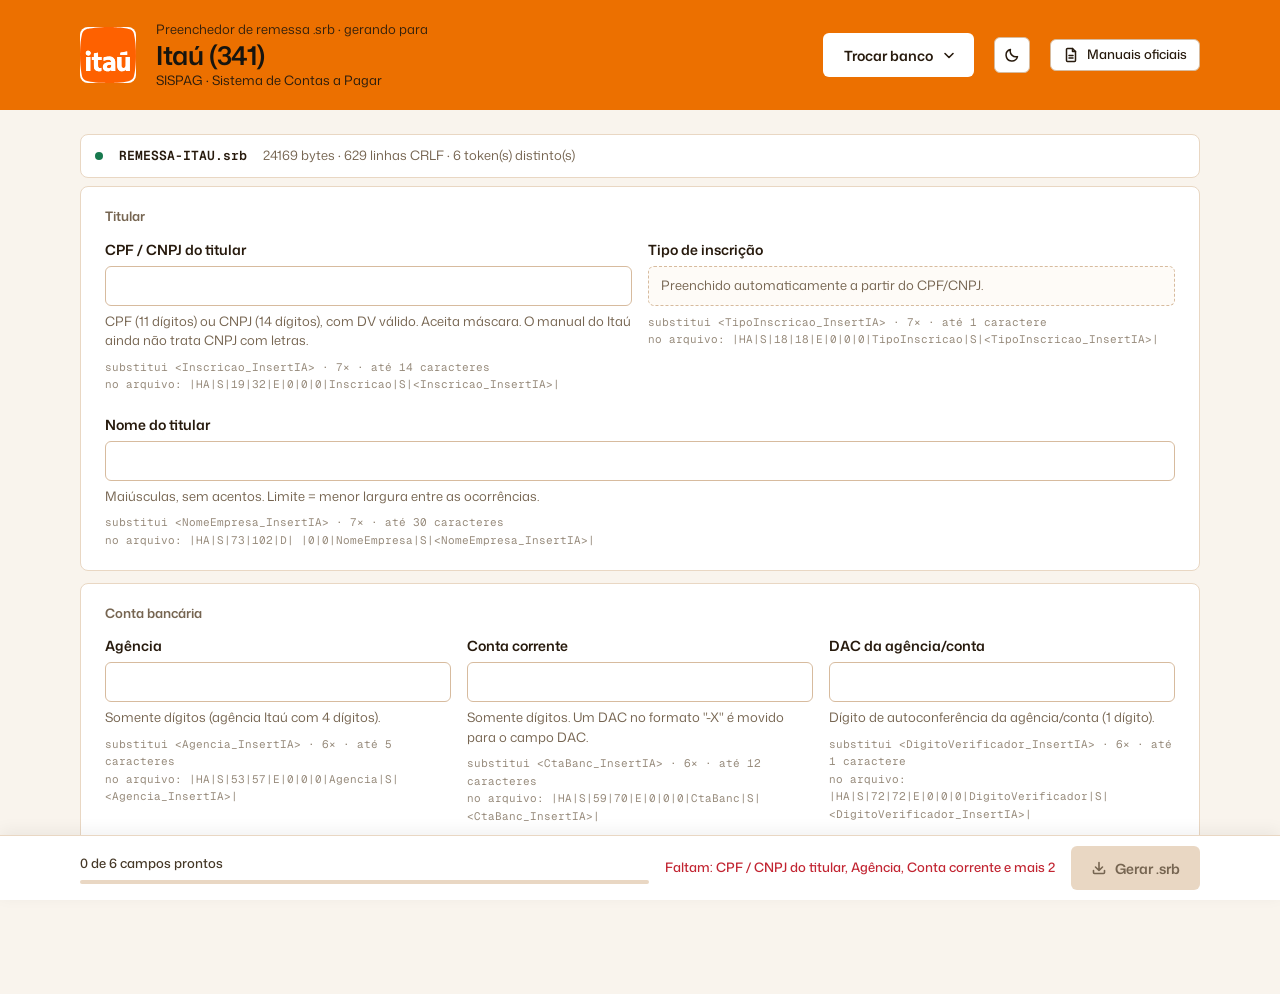
==== commit ba3a9e74: "Preenchedor: foco nos dados bancários e troca de banco em destaque - Tokens deixam de ser editáveis:" ====
--- a/Preenchedor_SRB.html
+++ b/Preenchedor_SRB.html
@@ -14,25 +14,22 @@
 </head>
 <body>
 
-<header>
-  <div class="logo">
-    <!-- logo, nome e textos do banco: preenchidos pelo script conforme o template -->
-    <img id="hLogo" src="" class="bank-logo" alt="" hidden>
-    <div class="lt">
-      <h1>Preenchedor de remessa .srb <span class="muted" id="hBanco"></span></h1>
-      <p id="hProduto">Templates estruturais · Substituição de placeholders</p>
-    </div>
+<!-- Faixa do banco: diz para qual banco a remessa está sendo gerada e traz o
+     botão de troca. Logo, nome e produto são preenchidos pelo script. -->
+<header class="hero">
+  <span class="hlogo"><img id="hLogo" src="" alt="" hidden></span>
+  <div class="ht">
+    <p class="hk">Preenchedor de remessa .srb · gerando para</p>
+    <h1 id="hBanco">—</h1>
+    <p class="hp" id="hProduto"></p>
   </div>
-  <span class="htag" id="hTag">Tokens &lt;Campo_InsertIA&gt; · Sem padding</span>
+  <div class="bsw" id="bankSw">
+    <button type="button" class="bsw-btn" id="bankBtn" aria-haspopup="true" aria-expanded="false" aria-controls="bankMenu">Trocar banco<svg viewBox="0 0 16 16" fill="none" stroke="currentColor" stroke-width="1.6" stroke-linecap="round" stroke-linejoin="round" aria-hidden="true"><path d="M4 6.5 8 10.5l4-4"/></svg></button>
+    <div class="bsw-menu" id="bankMenu" hidden></div>
+  </div>
 </header>
 
 <div class="wrap">
-
-  <div class="bankrow">
-    <label for="bankSel">Banco</label>
-    <select id="bankSel"></select>
-    <span>O template do banco já vem configurado — é só preencher os dados do cliente.</span>
-  </div>
 
   <!-- TEMPLATE CARREGADO -->
   <div class="fb hidden" id="fb">
@@ -44,21 +41,14 @@
   <!-- BANNERS -->
   <div id="bannerArea"></div>
 
-  <!-- TOKENS -->
+  <!-- CAMPOS (um cartão por grupo) + barra fixa de progresso -->
   <div id="panel" class="hidden">
-    <div class="sec-title">Placeholders detectados <span class="pill" id="tkCount">0</span></div>
-    <div class="thead">
-      <div>Placeholder</div>
-      <div>Valor do cliente</div>
-    </div>
     <div id="rows"></div>
 
-    <div class="sec-title">Resumo da geração</div>
-    <div class="summary" id="summary"></div>
-
-    <div class="actions">
+    <div class="genbar">
+      <div class="gprog"><span id="progTxt"></span><i><b id="progBar"></b></i></div>
+      <span class="gen-note" id="genNote"></span>
       <button class="btn-gen" id="btnGen" type="button" disabled><svg viewBox="0 0 16 16" fill="none" stroke="currentColor" stroke-width="1.6" stroke-linecap="round" stroke-linejoin="round" aria-hidden="true"><path d="M8 2.5v8M4.5 7 8 10.5 11.5 7M2.5 10.5v2a1 1 0 0 0 1 1h9a1 1 0 0 0 1-1v-2"/></svg>Gerar .srb</button>
-      <span class="gen-note" id="genNote"></span>
     </div>
   </div>
 
@@ -191,6 +181,10 @@
   for(li=0; li<lines.length; li++){
     var line = lines[li];
     if(line.indexOf('_InsertIA>') === -1) continue;
+    // guarda a primeira linha de cada token (usada na prévia da tela)
+    var m0 = line.match(/<\w+_InsertIA>/);
+    var k0 = m0 ? m0[0].slice(1,-1) : '';
+    if(counts[k0] && counts[k0].line === undefined) counts[k0].line = line.replace(/\r$/,'');
     var parts = line.split('|');
     if(parts.length < 13) continue;
     var ini = parseInt(parts[3],10), fim = parseInt(parts[4],10);
@@ -233,15 +227,46 @@
   return list;
 }
 
+// Grupo visual do campo. A config pode definir "grupo"; sem isso, os dados de
+// identificação vão em "Titular" e os demais em "Conta bancária".
+var GRUPO_TITULAR = { Inscricao_InsertIA:1, TipoInscricao_InsertIA:1, NomeEmpresa_InsertIA:1 };
+function grupoDe(token, cfg){
+  if(cfg && cfg.grupo) return cfg.grupo;
+  if(!cfg) return 'Outros campos';
+  return GRUPO_TITULAR[token] ? 'Titular' : 'Conta bancária';
+}
+// Colunas ocupadas na grade (de 6), proporcionais ao tamanho do campo no arquivo.
+function spanDe(row){
+  if(row.minWidth >= 25) return 6;
+  if(row.isDerived || row.minWidth >= 14) return 3;
+  return 2;
+}
+
+// Valor normalizado a partir do que está digitado, sem efeitos colaterais.
+function normOnly(row){
+  var raw = row.el.valInput.value;
+  var normName = row.cfg ? row.cfg.normalizer : 'trim';
+  if(normName === 'account') return normAccount(raw).value;
+  return (NORMALIZERS[normName] || NORMALIZERS.trim)(raw);
+}
+
+// Prévia: a primeira linha do template que usa o token, já com o valor no
+// lugar. Enquanto não há valor, mostra o próprio token.
+function previewHtml(row, val){
+  var i = row.line.indexOf(row.ph);
+  if(i < 0) return '';
+  return 'no arquivo: ' + esc(row.line.slice(0, i)) +
+    (val === '' ? '<mark class="pend">' + esc(row.ph) + '</mark>' : '<mark>' + esc(val) + '</mark>') +
+    esc(row.line.slice(i + row.ph.length));
+}
+
 function buildRows(){
   var rowsEl = document.getElementById('rows');
   rowsEl.innerHTML = '';
   state.rows = [];
-
-  var tokens = orderedTokens();
-  document.getElementById('tkCount').textContent = String(tokens.length);
-
-  tokens.forEach(function(token){
+  var grids = {};   // grupo -> elemento .grid do cartão
+
+  orderedTokens().forEach(function(token){
     var info = state.detected[token];
     var cfg = fieldCfgFor(token);
     var isDerived = !!(cfg && cfg.derived);
@@ -249,6 +274,8 @@
 
     var row = {
       token: token,
+      ph: '<' + token + '>',   // token substituído (fixo: só informativo na tela)
+      line: info.line || '',   // primeira linha do template que usa o token
       minWidth: info.minWidth,
       count: info.count,
       cfg: cfg,
@@ -260,68 +287,54 @@
       dvMoved: false,     // DV foi movido automaticamente para o campo DV
       dvNote: '',         // aviso informativo (recalculado em recompute)
       conflictMsg: '',    // conflito conta×DV (recalculado em recompute)
-      phErr: '',          // erro do placeholder (recalculado em recompute)
       touched: false,
       valid: false,
       el: {}
     };
 
-    // --- DOM da linha ---
+    // --- cartão do grupo ---
+    var grupo = grupoDe(token, cfg);
+    if(!grids[grupo]){
+      var card = document.createElement('div');
+      card.className = 'grp-card';
+      card.innerHTML = '<div class="grp-title">' + esc(grupo) + '</div><div class="fgrid"></div>';
+      rowsEl.appendChild(card);
+      grids[grupo] = card.querySelector('.fgrid');
+    }
+
+    // --- DOM do campo ---
     var rootEl = document.createElement('div');
-    rootEl.className = 'trow' + (isDerived ? ' row-derived' : '');
+    rootEl.className = 'fld s' + spanDe(row);
 
     var label = cfg ? cfg.label : token;
     var obs   = cfg ? (cfg.obs || '') : '';
-    var maxBadge = 'máx ' + info.minWidth + ' posição(ões) no arquivo';
-    var tag = !cfg ? '<span class="tag-novalid">sem validação</span>'
-            : (isDerived ? '<span class="tag-derived">derivado</span>' : '');
-
-    // coluna 1 — PLACEHOLDER
-    var phHtml =
-      '<div class="fld">' +
-        '<label>Token a substituir</label>' +
-        '<input type="text" class="ph-input" spellcheck="false" value="' + esc('<'+token+'>') + '">' +
-        '<div class="count ph-count"></div>' +
-        '<div class="msg er ph-msg"></div>' +
+    var id    = 'f_' + token;
+    var tag   = !cfg ? '<span class="tag-novalid">sem validação</span>' : '';
+
+    rootEl.innerHTML =
+      '<label class="lbl" for="' + id + '">' + esc(label) + tag + '</label>' +
+      (hasInput
+        ? '<input type="text" id="' + id + '" class="val-input" spellcheck="false" autocomplete="off">'
+        : '<div class="fauto derived-val"></div>') +
+      '<div class="msg val-msg"></div>' +
+      (obs && hasInput ? '<div class="obs">' + esc(obs) + '</div>' : '') +
+      '<div class="tokinfo">' +
+        '<div>substitui ' + esc(row.ph) + ' · ' + info.count + '× · até ' + info.minWidth + ' caractere' + (info.minWidth === 1 ? '' : 's') + '</div>' +
+        '<div class="pv"></div>' +
       '</div>';
-
-    // coluna 2 — VALOR DO CLIENTE
-    var vhead = '<div class="vhead"><span class="lbl">' + esc(label) + '</span>' + tag + '</div>';
-    var hint  = '<div class="obs">' + (obs ? esc(obs) + ' · ' : '') + maxBadge + '</div>';
-    var valHtml;
-    if(!hasInput){
-      valHtml =
-        '<div class="fld">' + vhead +
-          '<div class="derived-val"><span class="empty">aguardando…</span></div>' +
-          '<div class="msg val-msg"></div>' + hint +
-        '</div>';
-    } else {
-      valHtml =
-        '<div class="fld">' + vhead +
-          '<input type="text" class="val-input" spellcheck="false" placeholder="digite ou cole o valor">' +
-          '<div class="preview prev"></div>' +
-          '<div class="msg val-msg"></div>' + hint +
-        '</div>';
-    }
-
-    rootEl.innerHTML = phHtml + valHtml;
-    rowsEl.appendChild(rootEl);
+    grids[grupo].appendChild(rootEl);
 
     row.el.root    = rootEl;
-    row.el.phInput = rootEl.querySelector('.ph-input');
-    row.el.phCount = rootEl.querySelector('.ph-count');
-    row.el.phMsg   = rootEl.querySelector('.ph-msg');
     row.el.valInput= rootEl.querySelector('.val-input');
-    row.el.prev    = rootEl.querySelector('.prev');
     row.el.valMsg  = rootEl.querySelector('.val-msg');
     row.el.derived = rootEl.querySelector('.derived-val');
-
-    // eventos
-    row.el.phInput.addEventListener('input', function(){
-      recountPlaceholder(row);
-      recompute();
-    });
+    row.el.pv      = rootEl.querySelector('.pv');
+
     if(row.el.valInput){
+      // enquanto digita: só a prévia; a validação roda ao sair do campo
+      row.el.valInput.addEventListener('input', function(){
+        row.el.pv.innerHTML = previewHtml(row, normOnly(row));
+      });
       row.el.valInput.addEventListener('blur', function(){
         row.touched = true;
         normalizeRow(row);
@@ -330,34 +343,12 @@
     }
 
     state.rows = state.rows.concat([row]);
-    recountPlaceholder(row);
   });
 
   recompute();
 }
 
 /* ===================== Recálculo / validação ===================== */
-function recountPlaceholder(row){
-  var ph = row.el.phInput.value;
-  row.count = countOcc(state.originalBinary, ph);
-  row.el.phCount.innerHTML = '<b>' + row.count + '</b> ocorrência' + (row.count===1?'':'s') + ' no arquivo';
-}
-
-// Erro do placeholder editado. Exigir o formato <Nome_InsertIA> e proibir
-// duplicatas garante que só tokens sejam alterados na saída e que cada
-// token detectado seja substituído exatamente uma vez.
-function placeholderError(row){
-  var ph = row.el.phInput.value;
-  if(!/^<\w+_InsertIA>$/.test(ph)) return 'Formato inválido: use <Nome_InsertIA>.';
-  if(row.count === 0) return 'Placeholder não encontrado no arquivo (0 ocorrências).';
-  for(var i=0;i<state.rows.length;i++){
-    var o = state.rows[i];
-    if(o !== row && o.el.phInput.value === ph){
-      return 'Placeholder duplicado: também usado em "' + (o.cfg ? o.cfg.label : o.token) + '".';
-    }
-  }
-  return '';
-}
 
 function byteLen(s){ return new TextEncoder().encode(s).length; }
 
@@ -413,7 +404,7 @@
   // são posições em bytes, então medimos o valor já codificado.
   var bl = byteLen(v);
   if(bl > row.minWidth){
-    return { valid:false, level:'er', msg:'Máximo de ' + row.minWidth + ' posição(ões); o valor normalizado ocupa ' + bl +
+    return { valid:false, level:'er', msg:'Máximo de ' + row.minWidth + (row.minWidth === 1 ? ' caractere' : ' caracteres') + '; o valor informado tem ' + bl +
       (bl > v.length ? ' (caracteres acentuados/especiais ocupam mais de 1 byte).' : '.') };
   }
 
@@ -448,35 +439,29 @@
 }
 
 function updateRowDisplay(row, res){
-  // preview do valor final (campos com input)
-  if(row.hasInput && row.el.prev){
-    if((row.raw || '').length === 0 && row.norm === ''){
-      row.el.prev.innerHTML = '';
-    } else {
-      var pv = '<span class="arrow">→ será inserido:</span> <code>' + (row.norm === '' ? '(vazio)' : esc(row.norm)) + '</code>';
-      if(row.detectedDv) pv += ' <span class="arrow">· DV detectado:</span> <code>' + esc(row.detectedDv) + '</code>';
-      row.el.prev.innerHTML = pv;
-    }
-  }
-  // derivados
+  // prévia da linha no arquivo gerado
+  row.el.pv.innerHTML = previewHtml(row, row.norm || '');
+
+  // campo calculado automaticamente
   if(row.isDerived && row.el.derived){
     if(row.norm === ''){
-      row.el.derived.innerHTML = '<span class="empty">aguardando…</span>';
+      row.el.derived.textContent = 'Preenchido automaticamente a partir do CPF/CNPJ.';
     } else {
-      row.el.derived.textContent = row.norm;
+      var oQue = '';
+      if(row.cfg.deriveKind === 'tipoInscricao') oQue = row.norm === '1' ? 'CPF — ' : 'CNPJ — ';
+      row.el.derived.innerHTML = '<strong>' + esc(row.norm) + '</strong> ' + oQue + 'preenchido automaticamente';
     }
   }
-  // mensagem de validação do valor (+ aviso de DV, se houver)
+
+  // mensagem de validação (+ aviso de DV, se houver). Campo vazio ainda não
+  // tocado e campo calculado não mostram mensagem: a dica já explica.
+  var texto = res.msg;
+  if(res.level === 'in' || (row.isDerived && res.level !== 'er')) texto = '';
+  else if(res.level === 'ok') texto = res.msg === 'OK.' ? '' : '✓ ' + res.msg;
   var msgEl = row.el.valMsg;
-  if(msgEl){
-    msgEl.className = 'msg ' + res.level + ' val-msg';
-    msgEl.innerHTML = (row.dvNote ? '<span class="msg in" style="display:block;margin-top:0">' + esc(row.dvNote) + '</span>' : '') + esc(res.msg);
-  }
-  // erro do placeholder (coluna 1)
-  row.el.phMsg.textContent = row.phErr;
-  row.el.phInput.classList.toggle('err', !!row.phErr);
-  // estados visuais
-  row.el.root.classList.toggle('row-er', res.level === 'er' || !!row.phErr);
+  msgEl.className = 'msg ' + res.level + ' val-msg';
+  msgEl.innerHTML = (row.dvNote ? '<span class="msg in" style="display:block;margin-top:0">' + esc(row.dvNote) + '</span>' : '') + esc(texto);
+
   if(row.el.valInput){
     row.el.valInput.classList.toggle('err', res.level === 'er');
     row.el.valInput.classList.toggle('okv', res.level === 'ok');
@@ -514,48 +499,36 @@
     }
   });
 
-  // 3) valida placeholder + valor de cada linha e atualiza UI
-  var allValid = state.rows.length > 0;
+  // 3) valida o valor de cada campo e atualiza a tela
+  var prontos = 0, faltam = [];
   state.rows.forEach(function(r){
-    r.phErr = placeholderError(r);
     var res = validateRow(r);
-    r.valid = res.valid && !r.phErr;
+    r.valid = res.valid;
     updateRowDisplay(r, res);
-    if(!r.valid) allValid = false;
+    if(r.valid) prontos++;
+    else if(!r.isDerived) faltam.push(r.cfg ? r.cfg.label : r.token);   // o calculado se resolve sozinho
   });
 
-  updateSummary();
-
-  var btn = document.getElementById('btnGen');
+  // 4) barra de progresso e botão
+  var total = state.rows.length;
+  var allValid = total > 0 && prontos === total;
+  document.getElementById('progTxt').textContent = prontos + ' de ' + total + ' campos prontos';
+  document.getElementById('progBar').style.width = (total ? Math.round(prontos * 100 / total) : 0) + '%';
+  document.getElementById('btnGen').disabled = !allValid;
+
   var note = document.getElementById('genNote');
-  btn.disabled = !allValid;
-  if(state.rows.length === 0){
+  if(total === 0){
     note.textContent = '';
   } else if(allValid){
     note.className = 'gen-note';
     note.textContent = 'Tudo certo — pronto para gerar.';
   } else {
+    var nomes = faltam.slice(0, 3).join(', ') + (faltam.length > 3 ? ' e mais ' + (faltam.length - 3) : '');
     note.className = 'gen-note blocked';
-    note.textContent = 'Geração bloqueada: existem campos pendentes ou inválidos.';
-  }
-}
-
-function updateSummary(){
-  var el = document.getElementById('summary');
-  var html = '<div class="srow head"><div>Token / Placeholder</div><div>Valor normalizado</div><div class="nn">Subst.</div></div>';
-  state.rows.forEach(function(r){
-    var ph = r.el.phInput.value;
-    var val = r.norm;
-    var valCls = val === '' ? 'vv empty' : 'vv';
-    var valTxt = val === '' ? '(pendente)' : esc(val);
-    html += '<div class="srow">' +
-      '<div class="tk">' + esc(ph) + '</div>' +
-      '<div class="' + valCls + '">' + valTxt + '</div>' +
-      '<div class="nn"><b>' + r.count + '</b></div>' +
-    '</div>';
-  });
-  el.innerHTML = html;
-}
+    note.textContent = faltam.length ? 'Falta' + (faltam.length > 1 ? 'm' : '') + ': ' + nomes : '';
+  }
+}
+
 
 /* ===================== Geração / download ===================== */
 function outName(name){
@@ -571,7 +544,7 @@
 
   // substitui placeholders mais longos primeiro (evita sobreposição de substrings)
   var subs = state.rows.map(function(r){
-    return { ph: r.el.phInput.value, val: valueToBinary(r.norm || '') };
+    return { ph: r.ph, val: valueToBinary(r.norm || '') };
   }).filter(function(s){ return s.ph; })
     .sort(function(a,b){ return b.ph.length - a.ph.length; });
 
@@ -614,9 +587,8 @@
   var nome = c.name || ('Banco ' + code);
   var logo = document.getElementById('hLogo');
   if(c.logo){ logo.src = c.logo; logo.alt = nome; logo.hidden = false; } else { logo.hidden = true; }
-  document.getElementById('hBanco').textContent = nome;
-  document.getElementById('hProduto').textContent = c.produto || 'Templates estruturais · Substituição de placeholders';
-  document.getElementById('hTag').textContent = 'Banco ' + code + ' · Tokens <Campo_InsertIA> · Sem padding';
+  document.getElementById('hBanco').textContent = nome + ' (' + code + ')';
+  document.getElementById('hProduto').textContent = c.produto || '';
   if(c.cor){
     document.documentElement.style.setProperty('--bk', c.cor);
     document.documentElement.style.setProperty('--bkl', c.corClara || c.cor);
@@ -686,7 +658,9 @@
 (function init(){
   // Um item por template embutido, em ordem alfabética de banco. O nome do
   // arquivo só aparece se o banco tiver mais de um template.
-  var sel = document.getElementById('bankSel');
+  var sw = document.getElementById('bankSw');
+  var btn = document.getElementById('bankBtn');
+  var menu = document.getElementById('bankMenu');
   var perBank = {};
   var nomeBanco = function(t){ return CONFIGS[t.bank] ? CONFIGS[t.bank].name : 'Banco ' + t.bank; };
   TEMPLATES.forEach(function(t){ perBank[t.bank] = (perBank[t.bank] || 0) + 1; });
@@ -694,18 +668,40 @@
     return nomeBanco(TEMPLATES[a]).localeCompare(nomeBanco(TEMPLATES[b]), 'pt-BR') ||
       TEMPLATES[a].fileName.localeCompare(TEMPLATES[b].fileName);
   });
+  function abrir(open){
+    menu.hidden = !open;
+    btn.setAttribute('aria-expanded', open ? 'true' : 'false');
+  }
+  function marcar(i){
+    [].forEach.call(menu.children, function(it){
+      var on = it.getAttribute('data-i') === String(i);
+      it.classList.toggle('on', on);
+      if(on) it.setAttribute('aria-current', 'true'); else it.removeAttribute('aria-current');
+    });
+  }
   ordem.forEach(function(i){
-    var t = TEMPLATES[i];
-    var opt = document.createElement('option');
-    opt.value = String(i);
-    opt.textContent = nomeBanco(t) + ' (' + t.bank + ')' + (perBank[t.bank] > 1 ? ' — ' + t.fileName : '');
-    sel.appendChild(opt);
+    var t = TEMPLATES[i], c = CONFIGS[t.bank] || {};
+    var detalhe = t.bank + (c.produto ? ' · ' + c.produto.split(' · ')[0] : '') + (perBank[t.bank] > 1 ? ' · ' + t.fileName : '');
+    var it = document.createElement('button');
+    it.type = 'button';
+    it.className = 'bsw-item';
+    it.setAttribute('data-i', String(i));
+    it.innerHTML = '<span class="mlogo">' + (c.logo ? '<img src="' + c.logo + '" alt="">' : '') + '</span>' +
+      '<span class="mt"><strong>' + esc(nomeBanco(t)) + '</strong><small>' + esc(detalhe) + '</small></span>';
+    it.addEventListener('click', function(){
+      abrir(false);
+      btn.focus();
+      marcar(i);
+      loadTemplate(t);
+      // Lembra o último template escolhido neste navegador (conveniência; pode faltar).
+      try { localStorage.setItem('srb.template', t.fileName); } catch(e){}
+    });
+    menu.appendChild(it);
   });
-  // Lembra o último template escolhido neste navegador (conveniência; pode faltar).
-  sel.addEventListener('change', function(){
-    loadTemplate(TEMPLATES[+sel.value]);
-    try { localStorage.setItem('srb.template', TEMPLATES[+sel.value].fileName); } catch(e){}
-  });
+  btn.addEventListener('click', function(){ abrir(menu.hidden); });
+  // captura: fecha mesmo quando outro componente interrompe a propagação do clique
+  document.addEventListener('click', function(e){ if(!sw.contains(e.target)) abrir(false); }, true);
+  document.addEventListener('keydown', function(e){ if(e.key === 'Escape') abrir(false); });
   document.getElementById('btnGen').addEventListener('click', generate);
 
   if(TEMPLATES.length){
@@ -713,10 +709,10 @@
     try { salvo = localStorage.getItem('srb.template'); } catch(e){}
     var inicial = ordem.filter(function(i){ return TEMPLATES[i].fileName === salvo; })[0];
     if(inicial === undefined) inicial = ordem[0];
-    sel.value = String(inicial);
+    marcar(inicial);
     loadTemplate(TEMPLATES[inicial]);
   } else {
-    sel.disabled = true;
+    btn.disabled = true;
     document.getElementById('bannerArea').innerHTML =
       '<div class="banner"><span class="ic">!</span><div>Nenhum template configurado. Adicione o arquivo em <code>Placeholders/</code> e rode <code>tools/gerar-templates.ps1</code>.</div></div>';
   }
--- a/assets/ui.css
+++ b/assets/ui.css
@@ -296,50 +296,74 @@
 details.guia .tw{margin:16px 0 8px;}
 
 /* ───── Preenchedor ───── */
-.bankrow{display:flex;align-items:center;flex-wrap:wrap;gap:8px 12px;margin-bottom:16px;font-size:13px;color:var(--txd);}
-.bankrow label{font-size:13px;font-weight:500;color:var(--txm);}
-.bankrow select{height:40px;padding:0 12px;border:1px solid var(--br2);border-radius:var(--r-md);background:var(--cd);font-size:14px;font-weight:500;cursor:pointer;transition:border-color .15s var(--ease);}
-.bankrow select:hover{border-color:var(--tx);}
-.sec-title{display:flex;align-items:center;gap:8px;font-weight:600;font-size:16px;letter-spacing:-.005em;margin:32px 0 12px;}
-.sec-title .pill{font-family:var(--mono);font-weight:500;background:var(--cd);border:1px solid var(--br);color:var(--txm);line-height:18px;padding:0 7px;}
-
-.thead,#rows .trow{display:grid;grid-template-columns:1fr 1.5fr;gap:24px;align-items:start;}
-.thead{padding:0 17px 8px;font-size:13px;font-weight:500;color:var(--txd);}
-#rows .trow{background:var(--cd);border:1px solid var(--br);border-radius:var(--r-lg);padding:16px;margin-bottom:8px;}
-#rows .trow.row-er{border-color:var(--erm);background:linear-gradient(0deg,var(--erb),var(--erb)),var(--cd);}
-#rows .trow.row-derived{background:var(--cd2);}
-.vhead{display:flex;align-items:center;gap:8px;flex-wrap:wrap;margin-bottom:6px;}
-.vhead .lbl{font-weight:600;font-size:14px;color:var(--tx);}
-.obs,.count{font-size:13px;color:var(--txd);line-height:1.5;margin-top:6px;}
-.count b{color:var(--txm);font-weight:600;}
-.fld label{display:block;font-size:13px;font-weight:500;color:var(--txd);margin-bottom:6px;}
+/* Faixa do banco: para qual banco a remessa está sendo gerada + troca de banco.
+   Os botões de manuais e de tema são anexados ao <header> pelos scripts. */
+header.hero{justify-content:flex-start;gap:12px 20px;padding-top:20px;padding-bottom:20px;background:var(--bk);color:var(--bkc);border-bottom:none;}
+header.hero :focus-visible{outline-color:var(--bkc);}
+.hlogo{display:flex;align-items:center;justify-content:center;width:56px;height:56px;flex-shrink:0;background:#fff;border-radius:var(--r-lg);overflow:hidden;}
+.hlogo img{width:100%;height:100%;object-fit:contain;}
+.hlogo img[hidden]{display:none;}
+.ht{min-width:0;margin-right:auto;}
+.ht .hk{font-size:13px;opacity:.85;}
+.ht h1{font-weight:600;font-size:26px;line-height:1.2;letter-spacing:-.015em;}
+.ht .hp{font-size:13px;opacity:.9;}
+
+.bsw{position:relative;}
+.bsw-btn{display:inline-flex;align-items:center;gap:8px;height:44px;padding:0 16px 0 20px;background:var(--cd);color:var(--tx);border:1px solid transparent;border-radius:var(--r-md);font-weight:600;font-size:14px;transition:background-color .15s var(--ease),transform .1s var(--ease);}
+.bsw-btn svg{width:16px;height:16px;flex-shrink:0;transition:transform .15s var(--ease);}
+.bsw-btn[aria-expanded="true"] svg{transform:rotate(180deg);}
+.bsw-btn:hover:not(:disabled){background:var(--cd2);}
+.bsw-btn:active:not(:disabled){transform:translateY(1px);}
+.bsw-btn:disabled{opacity:.6;cursor:not-allowed;}
+.bsw-menu{position:absolute;right:0;top:calc(100% + 8px);z-index:1000;width:340px;max-width:calc(100vw - 32px);max-height:min(70vh,520px);overflow:auto;background:var(--cd);color:var(--tx);border:1px solid var(--br2);border-radius:var(--r-lg);box-shadow:0 12px 32px rgba(22,20,15,.16);padding:6px;}
+.bsw-menu[hidden]{display:none;}
+.bsw-item{display:flex;align-items:center;gap:12px;width:100%;padding:8px 10px;background:none;border:none;border-radius:var(--r-md);text-align:left;transition:background-color .12s var(--ease);}
+.bsw-item:hover{background:var(--cd2);}
+.bsw-item:focus-visible{outline-color:var(--ac);}
+.bsw-item .mlogo{display:flex;align-items:center;justify-content:center;width:36px;height:36px;flex-shrink:0;background:#fff;border:1px solid var(--br);border-radius:var(--r-md);overflow:hidden;}
+.bsw-item .mlogo img{width:100%;height:100%;object-fit:contain;}
+.bsw-item .mt{flex:1;min-width:0;}
+.bsw-item strong{display:block;font-weight:600;font-size:14px;line-height:1.3;}
+.bsw-item small{display:block;font-size:13px;color:var(--txd);overflow-wrap:anywhere;}
+.bsw-item.on{background:color-mix(in srgb,var(--bk) 9%,var(--cd));}
+.bsw-item.on::after{content:'✓';font-weight:600;color:var(--ac);}
+
+/* Campos: um cartão por grupo, em grade de 6 colunas */
+#panel{padding-bottom:72px;}
+.grp-card{background:var(--cd);border:1px solid var(--br);border-radius:var(--r-lg);padding:20px 24px;margin-bottom:12px;}
+.grp-title{font-size:13px;font-weight:600;color:var(--txd);}
+.fgrid{display:grid;grid-template-columns:repeat(6,minmax(0,1fr));gap:20px 16px;margin-top:12px;}
+.fld{min-width:0;}
+.fld.s2{grid-column:span 2;}
+.fld.s3{grid-column:span 3;}
+.fld.s6{grid-column:span 6;}
+.fld .lbl{display:flex;align-items:center;gap:8px;flex-wrap:wrap;font-size:14px;font-weight:600;color:var(--tx);margin-bottom:6px;}
 .fld input{width:100%;height:40px;padding:0 12px;border:1px solid var(--br2);border-radius:var(--r-md);background:var(--cd);font-family:var(--mono);font-size:14px;transition:border-color .15s var(--ease),box-shadow .15s var(--ease);}
 .fld input:hover{border-color:var(--txd);}
 .fld input:focus{outline:none;border-color:var(--ac);box-shadow:0 0 0 3px color-mix(in srgb,var(--ac) 18%,transparent);}
 .fld input.err{border-color:var(--er);box-shadow:0 0 0 3px var(--erb);}
 .fld input.okv{border-color:var(--ok);}
-.fld input:disabled{background:var(--bg);color:var(--txd);cursor:not-allowed;}
-.preview{font-size:13px;margin-top:6px;color:var(--txd);word-break:break-all;line-height:1.6;}
-.preview code{font-family:var(--mono);background:var(--inb);padding:1px 6px;border-radius:var(--r-sm);color:var(--tx);font-weight:500;}
+/* campo calculado automaticamente (sem digitação) */
+.fauto{display:flex;align-items:center;gap:8px;min-height:40px;padding:6px 12px;background:var(--cd2);border:1px dashed var(--br2);border-radius:var(--r-md);font-size:13px;color:var(--txd);}
+.fauto strong{font-family:var(--mono);font-size:14px;font-weight:600;color:var(--tx);}
+.obs{font-size:13px;color:var(--txd);line-height:1.5;margin-top:6px;}
 .msg{font-size:13px;margin-top:6px;line-height:1.5;}
 .msg:empty{display:none;}
 .msg.er{color:var(--er);font-weight:500;}
 .msg.wa{color:var(--wa);}
 .msg.ok{color:var(--ok);}
 .msg.in{color:var(--in);}
-.derived-val{font-family:var(--mono);font-size:18px;font-weight:600;color:var(--tx);padding:6px 0;}
-.derived-val .empty{display:inline;padding:0;font-family:var(--sans);font-size:13px;font-weight:400;color:var(--txd);}
-
-.summary{background:var(--cd);border:1px solid var(--br);border-radius:var(--r-lg);overflow:hidden;}
-.summary .srow{display:grid;grid-template-columns:1.2fr 1.4fr 80px;gap:12px;padding:10px 16px;font-size:13px;border-top:1px solid var(--br);align-items:center;}
-.summary .srow.head{background:var(--cd2);font-size:12px;font-weight:500;color:var(--txd);border-top:none;}
-.summary .srow .tk{font-family:var(--mono);font-weight:500;color:var(--tx);word-break:break-all;}
-.summary .srow .vv{font-family:var(--mono);color:var(--txm);word-break:break-all;}
-.summary .srow .vv.empty{padding:0;text-align:left;font-family:var(--sans);font-size:13px;color:var(--txd);font-style:italic;}
-.summary .srow .nn{text-align:right;font-family:var(--mono);color:var(--txd);}
-.summary .srow .nn b{color:var(--tx);font-weight:600;}
-
-.actions{display:flex;align-items:center;gap:16px;margin-top:24px;flex-wrap:wrap;}
+/* informação técnica, discreta: token substituído e prévia da linha no arquivo */
+.tokinfo{font-family:var(--mono);font-size:11px;line-height:1.6;color:color-mix(in srgb,var(--txd) 75%,var(--cd));margin-top:8px;overflow-wrap:anywhere;}
+.tokinfo mark{background:var(--inb);color:var(--tx);font-weight:500;padding:0 3px;border-radius:var(--r-sm);}
+.tokinfo mark.pend{background:none;color:inherit;font-weight:400;padding:0;}
+
+/* barra fixa: progresso + botão de gerar */
+.genbar{position:fixed;left:0;right:0;bottom:0;z-index:20;display:flex;align-items:center;flex-wrap:wrap;gap:8px 16px;padding:10px max(32px,calc(50% - 560px));background:var(--cd);border-top:1px solid var(--br);box-shadow:0 -4px 16px rgba(22,20,15,.06);}
+.gprog{flex:1;min-width:180px;}
+.gprog span{font-size:13px;font-weight:500;color:var(--txm);}
+.gprog i{display:block;height:4px;margin-top:6px;background:var(--br);border-radius:2px;overflow:hidden;}
+.gprog i b{display:block;height:100%;width:0;background:var(--bk);border-radius:2px;transition:width .2s var(--ease);}
 .gen-note{font-size:13px;color:var(--txd);}
 .gen-note.blocked{color:var(--er);font-weight:500;}
 .banner{display:flex;gap:12px;align-items:flex-start;background:var(--erb);border-color:var(--erm);}
@@ -349,10 +373,11 @@
 
 /* ───── Telas estreitas ───── */
 @media(max-width:820px){
-  .thead{display:none;}
-  #rows .trow{grid-template-columns:1fr;gap:12px;}
-  .summary .srow{grid-template-columns:1fr;gap:4px;}
-  .summary .srow .nn{text-align:left;}
+  .fgrid{grid-template-columns:1fr 1fr;}
+  .fld.s2,.fld.s3{grid-column:auto;}
+  .fld.s6{grid-column:span 2;}
+  .ht h1{font-size:22px;}
+  .bsw-menu{right:auto;left:0;}
   .htag{display:none;}
 }
 @media(max-width:640px){
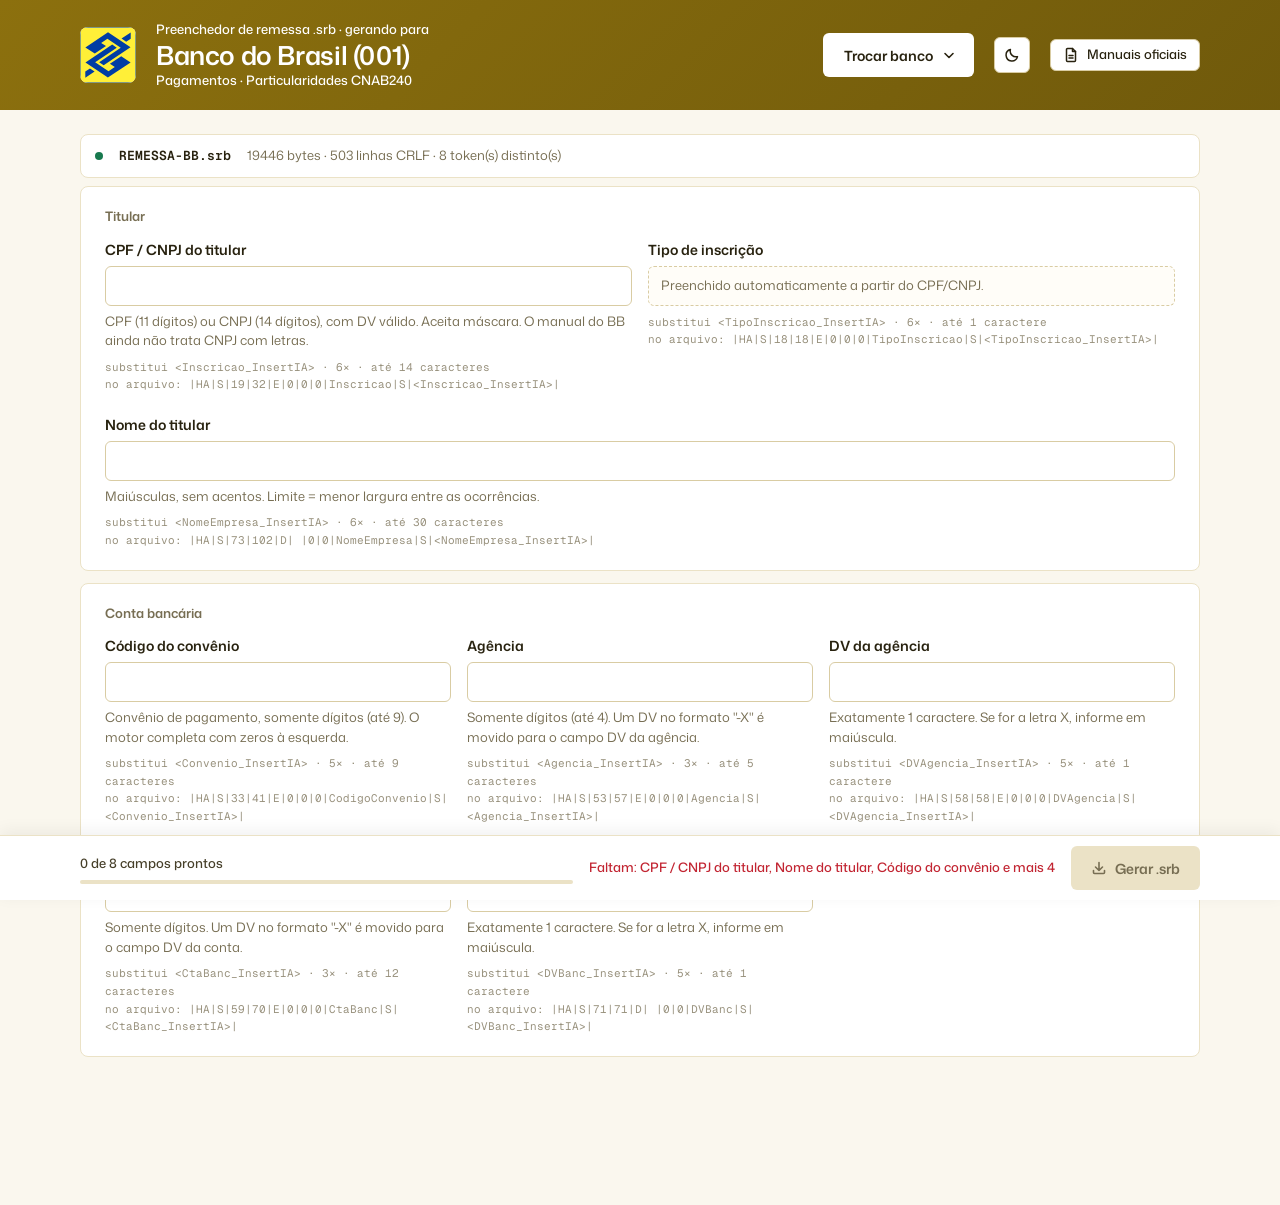
==== commit e9f2e8cc: "Preenchedor: template do Banco do Brasil Corrige inconsistências do template recém-adicionado:  - DV" ====
--- a/Preenchedor_SRB.html
+++ b/Preenchedor_SRB.html
@@ -58,6 +58,7 @@
      e regras por banco. Para outro banco: adicione o .TXT em Placeholders/,
      rode o gerador e crie configs/<banco>.js com o <script> correspondente. -->
 <script src="templates/templates.js"></script>
+<script src="configs/bb.js"></script>
 <script src="configs/itau.js"></script>
 <script src="configs/santander.js"></script>
 <script src="configs/sicoob.js"></script>
@@ -581,6 +582,22 @@
   return 1.05 / (0.2126 * lum[0] + 0.7152 * lum[1] + 0.0722 * lum[2] + 0.05);
 }
 
+// Cor da faixa do banco: escurece a cor da marca até o texto branco ter
+// contraste de 4.5:1. Sem isso, bancos claros (o amarelo do BB) ficam ilegíveis.
+function corDaFaixa(hex){
+  var m = /^#?([0-9a-f]{6})$/i.exec(String(hex).trim());
+  if(!m) return hex;
+  var n = parseInt(m[1], 16), r = n >> 16 & 255, g = n >> 8 & 255, b = n & 255;
+  var lin = function(v){ v /= 255; return v <= 0.03928 ? v / 12.92 : Math.pow((v + 0.055) / 1.055, 2.4); };
+  var contraste = function(k){ return 1.05 / (0.2126 * lin(r * k) + 0.7152 * lin(g * k) + 0.0722 * lin(b * k) + 0.05); };
+  // começa em 0.92: a faixa fica sempre um pouco mais escura que a marca, para
+  // o logo do banco não se fundir ao fundo
+  var k = 0.92;
+  while(k > 0.1 && contraste(k) < 4.5) k -= 0.05;
+  var hx = function(v){ return ('0' + Math.round(v * k).toString(16)).slice(-2); };
+  return '#' + hx(r) + hx(g) + hx(b);
+}
+
 // Identidade do banco do template: cabeçalho, cor de destaque e botão de manuais.
 function aplicarBanco(code){
   var c = CONFIGS[code] || {};
@@ -592,6 +609,7 @@
   if(c.cor){
     document.documentElement.style.setProperty('--bk', c.cor);
     document.documentElement.style.setProperty('--bkl', c.corClara || c.cor);
+    document.documentElement.style.setProperty('--bkh', corDaFaixa(c.cor));
     // texto sobre a cor do banco: branco, ou a tinta quando o branco não dá contraste (4.5:1)
     document.documentElement.style.setProperty('--bkc', contrasteComBranco(c.cor) >= 4.5 ? '#fff' : '#16140f');
   }
--- a/assets/ui.css
+++ b/assets/ui.css
@@ -87,6 +87,7 @@
 .dz:hover,.dz.over{border-color:var(--ac);}
 .dz.over{background:var(--cd2);}
 .bank-logo-large{display:block;width:56px;height:56px;margin:0 auto 20px;object-fit:contain;border-radius:12px;}
+.bank-logo-large[hidden]{display:none;}
 .dz h2{font-weight:600;font-size:22px;line-height:1.25;letter-spacing:-.015em;margin-bottom:8px;}
 .dz p{max-width:84ch;margin:0 auto;font-size:14px;color:var(--txd);line-height:1.6;text-wrap:balance;}
 .dz p strong{color:var(--ac);font-weight:500;}
@@ -298,15 +299,22 @@
 /* ───── Preenchedor ───── */
 /* Faixa do banco: para qual banco a remessa está sendo gerada + troca de banco.
    Os botões de manuais e de tema são anexados ao <header> pelos scripts. */
-header.hero{justify-content:flex-start;gap:12px 20px;padding-top:20px;padding-bottom:20px;background:var(--bk);color:var(--bkc);border-bottom:none;}
-header.hero :focus-visible{outline-color:var(--bkc);}
+/* Texto sempre branco; o degradê escurece o tom do banco para dar leitura
+   mesmo em cores claras (ex.: laranja do Itaú). */
+/* --bkh é a cor do banco já escurecida pelo script até o branco ter contraste
+   de 4.5:1 — sem isso, bancos de cor clara (o amarelo do BB) ficariam ilegíveis. */
+header.hero{justify-content:flex-start;gap:12px 20px;padding-top:20px;padding-bottom:20px;background:linear-gradient(135deg,var(--bkh,var(--bk)),color-mix(in srgb,var(--bkh,var(--bk)) 80%,#000));color:#fff;border-bottom:none;}
+header.hero :focus-visible{outline-color:#fff;}
 .hlogo{display:flex;align-items:center;justify-content:center;width:56px;height:56px;flex-shrink:0;background:#fff;border-radius:var(--r-lg);overflow:hidden;}
 .hlogo img{width:100%;height:100%;object-fit:contain;}
-.hlogo img[hidden]{display:none;}
+.hlogo img[hidden],.hlogo b[hidden],.bsw-item .mlogo b:empty{display:none;}
+/* banco sem logo no repositório: mostra o código */
+.hlogo b,.bsw-item .mlogo b{font-family:var(--mono);font-size:15px;font-weight:600;color:var(--tx);}
+.bsw-item .mlogo b{font-size:12px;}
 .ht{min-width:0;margin-right:auto;}
-.ht .hk{font-size:13px;opacity:.85;}
+.ht .hk{font-size:13px;font-weight:500;}
 .ht h1{font-weight:600;font-size:26px;line-height:1.2;letter-spacing:-.015em;}
-.ht .hp{font-size:13px;opacity:.9;}
+.ht .hp{font-size:13px;font-weight:500;}
 
 .bsw{position:relative;}
 .bsw-btn{display:inline-flex;align-items:center;gap:8px;height:44px;padding:0 16px 0 20px;background:var(--cd);color:var(--tx);border:1px solid transparent;border-radius:var(--r-md);font-weight:600;font-size:14px;transition:background-color .15s var(--ease),transform .1s var(--ease);}
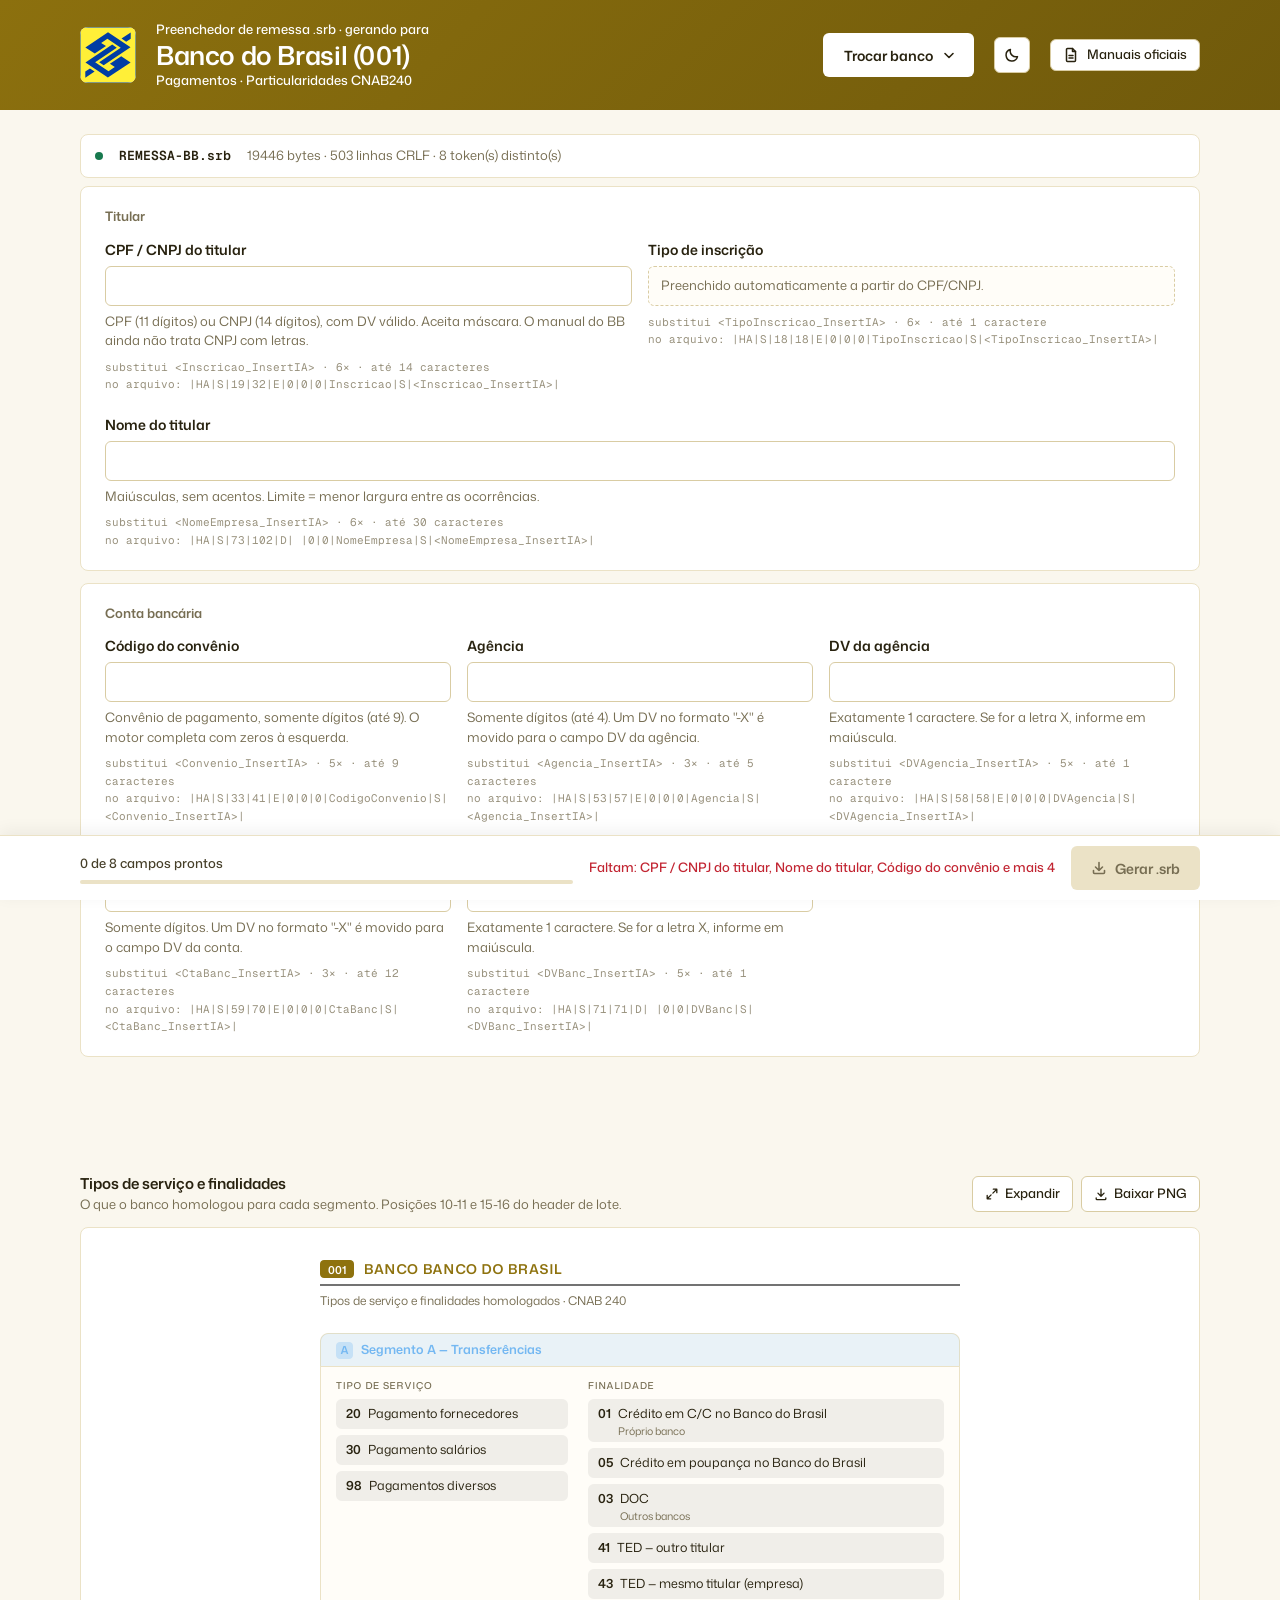
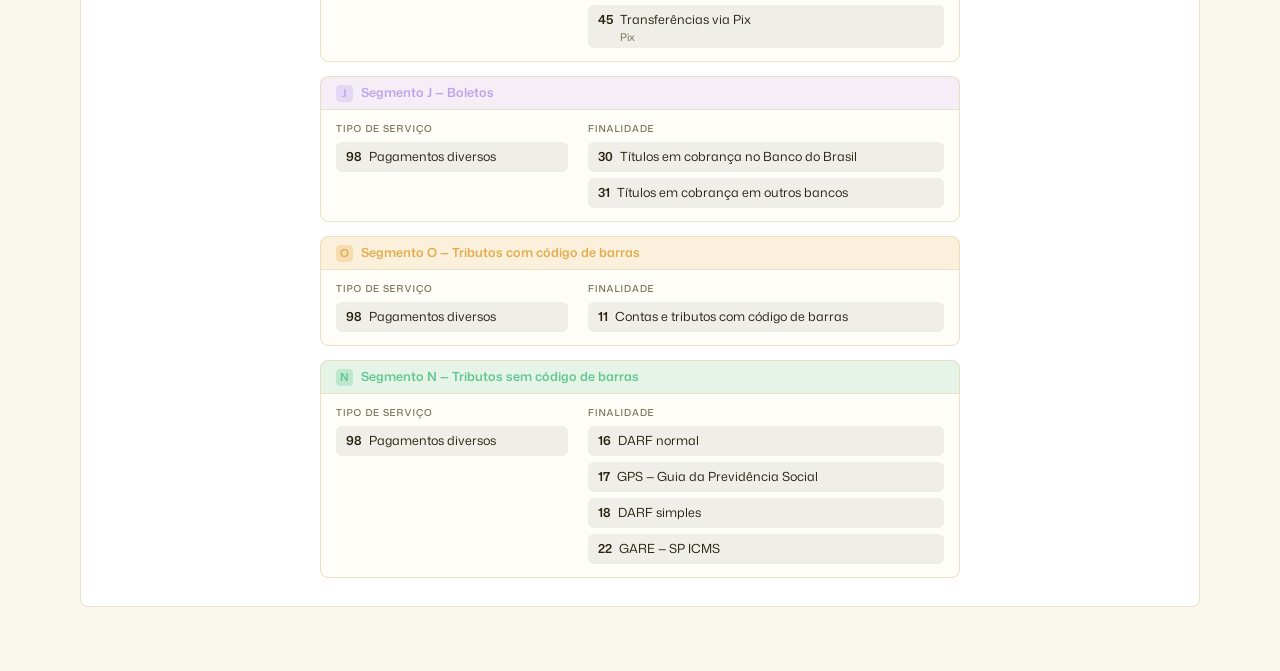
==== commit 59d8bdc0: "Quadro de tipos de serviço e finalidades por banco Cada validador e o Preenchedor passam a mostrar, " ====
--- a/Preenchedor_SRB.html
+++ b/Preenchedor_SRB.html
@@ -59,6 +59,9 @@
      rode o gerador e crie configs/<banco>.js com o <script> correspondente. -->
 <script src="templates/templates.js"></script>
 <script src="configs/bb.js"></script>
+<script src="configs/bradesco.js"></script>
+<script src="configs/caixa.js"></script>
+<script src="configs/credisis.js"></script>
 <script src="configs/itau.js"></script>
 <script src="configs/santander.js"></script>
 <script src="configs/sicoob.js"></script>
@@ -616,6 +619,7 @@
   document.documentElement.setAttribute('data-banco', code);
   document.title = 'Preenchedor de Remessa .srb — ' + nome + ' ' + code;
   if(window.CnabDocs) window.CnabDocs.montar(code);
+  if(window.CnabServicos) window.CnabServicos.montar(code);
 }
 
 function loadTemplate(tpl){
@@ -739,5 +743,7 @@
 
 <script src="docs/cnab/catalogo.js"></script>
 <script src="assets/docs-cnab.js" data-banco="auto"></script>
+<script src="configs/servicos.js"></script>
+<script src="assets/servicos-cnab.js" data-banco="auto"></script>
 </body>
 </html>
